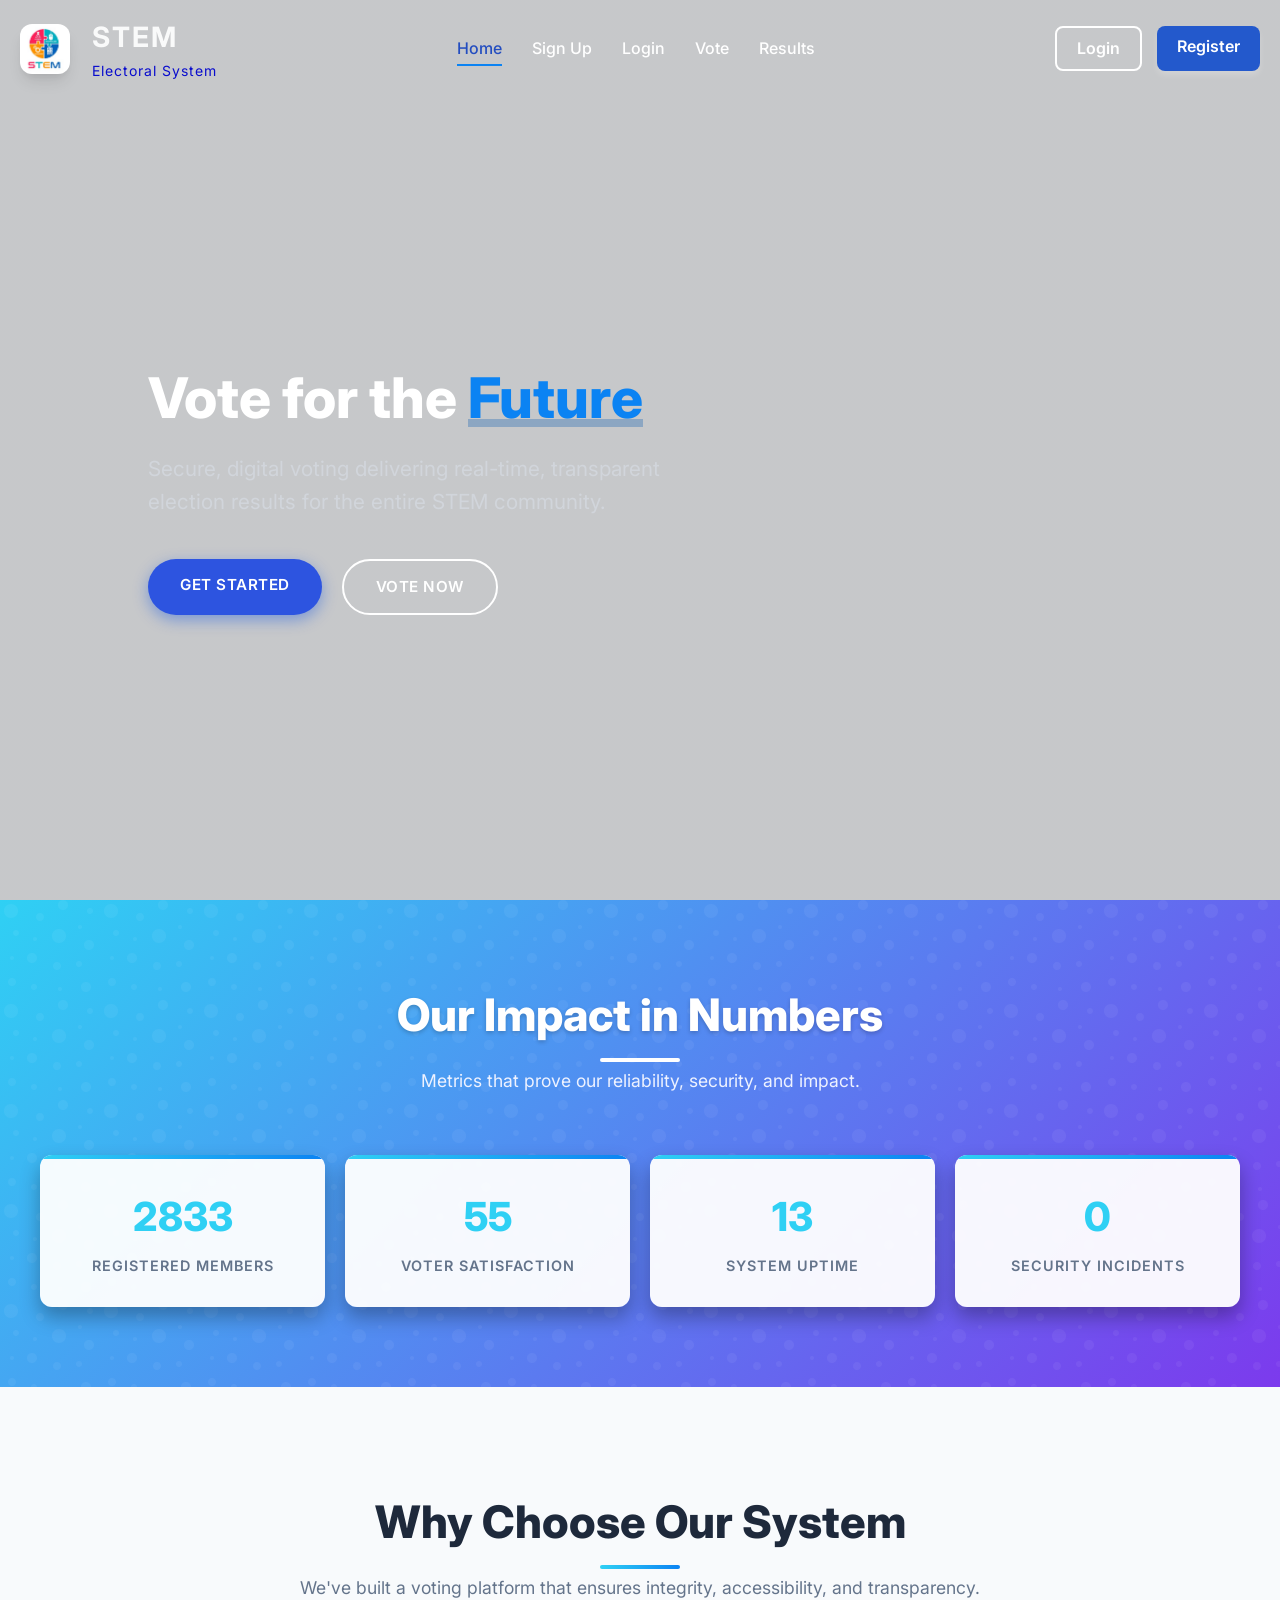
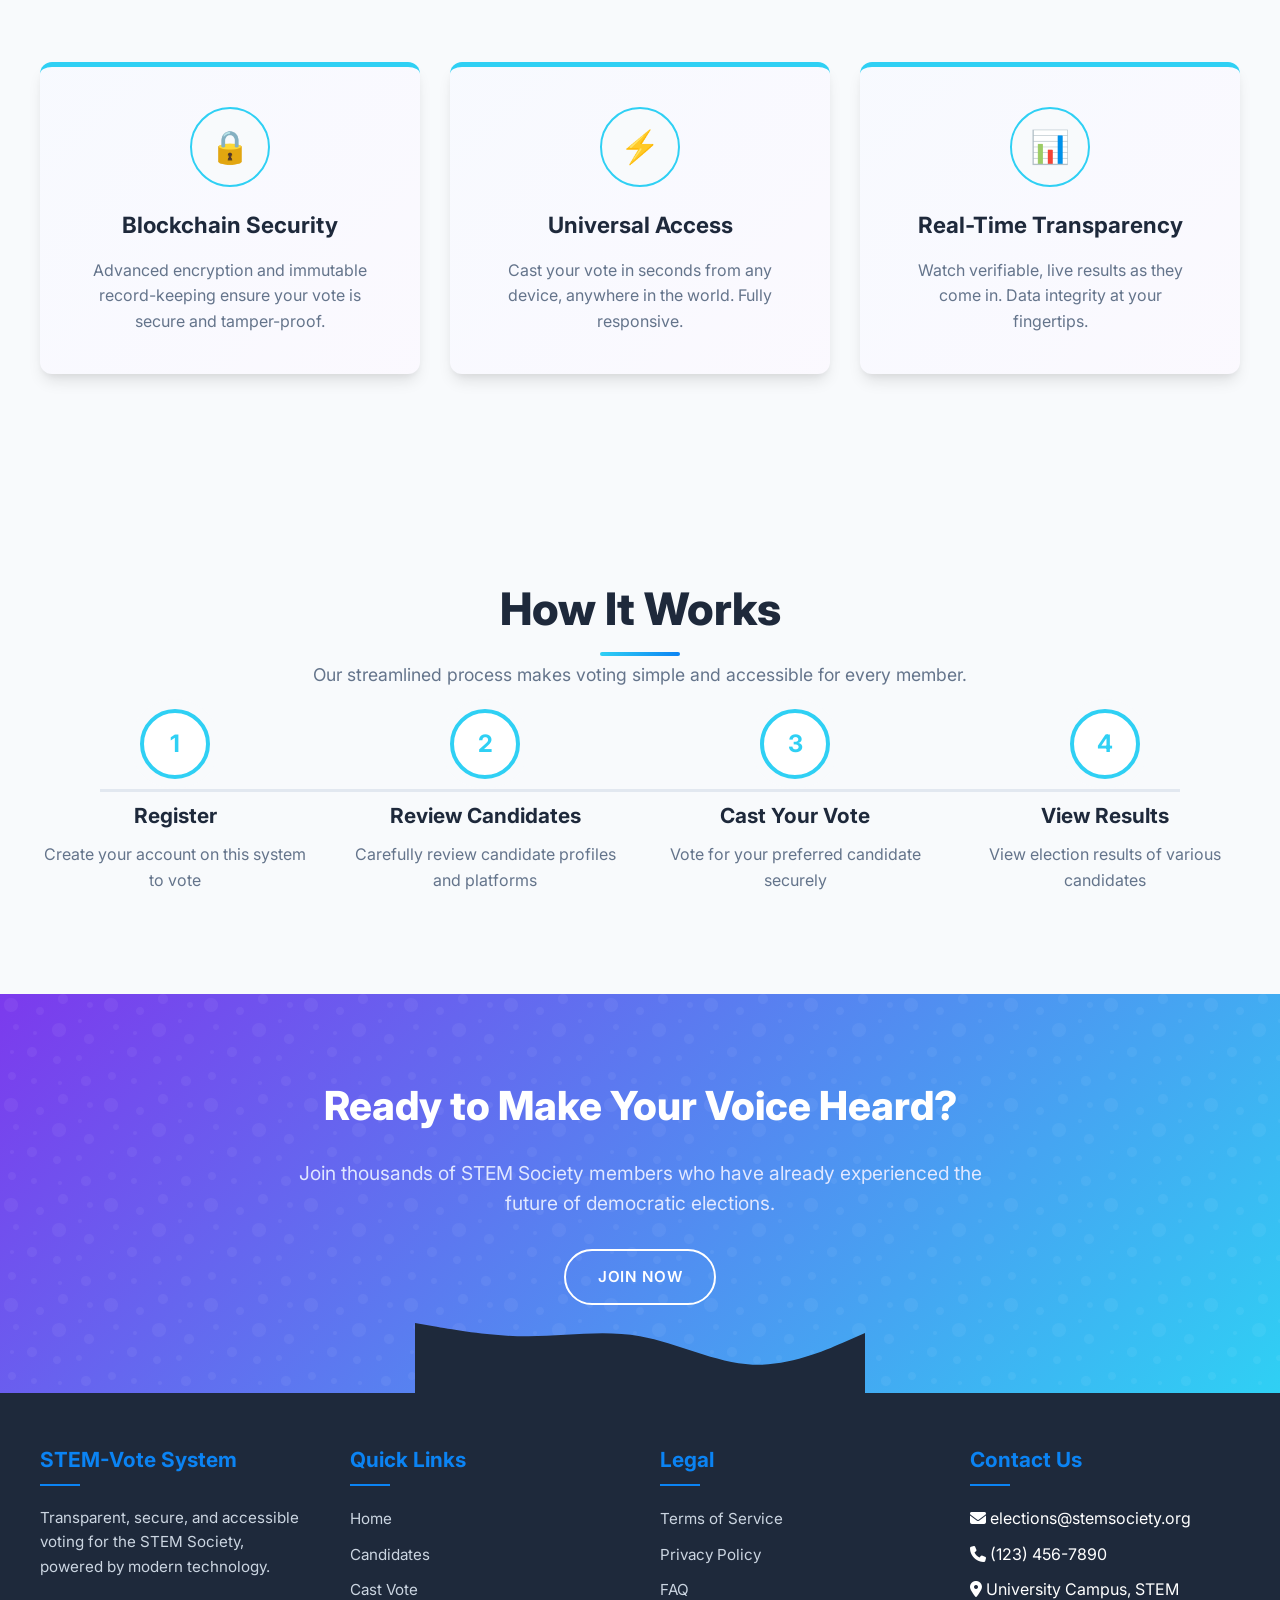
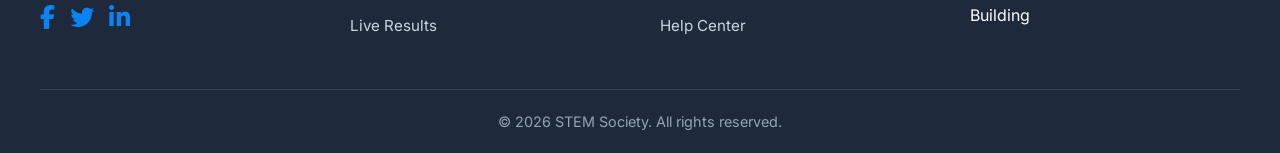
==== public/index.html @ be9a1897 "initial commit clean,responsive website" ====
<!DOCTYPE html>
<html lang="en">
<head>
    <meta charset="UTF-8">
    <meta name="viewport" content="width=device-width, initial-scale=1.0">
    <title>STEM Society Electoral System | Home</title>
    <!-- Font Awesome for modern icons -->
    <link rel="stylesheet" href="https://cdnjs.cloudflare.com/ajax/libs/font-awesome/6.4.0/css/all.min.css">
    <!-- Google Fonts -->
    <link href="https://fonts.googleapis.com/css2?family=Inter:wght@300;400;500;600;700;800&display=swap" rel="stylesheet">
    <style>
        /* CSS Variables - Modern Professional Palette */
        :root {
            --primary: #2fd0f4;
            --primary-dark: #4d77e9;
            --secondary: #7c3aed;
            --accent: #0b83f3;
            --light: #f8fafc;
            --dark: #1e293b;
            --gray: #64748b;
            --card-bg: white;
            --shadow: 0 10px 15px -3px rgba(0, 0, 0, 0.1), 0 4px 6px -2px rgba(0, 0, 0, 0.05);
            --shadow-lg: 0 20px 25px -5px rgba(0, 0, 0, 0.1), 0 10px 10px -5px rgba(0, 0, 0, 0.04);
            --radius: 12px;
            --transition: all 0.3s ease;
        }

        /* Base Styles */
        * {
            margin: 0;
            padding: 0;
            box-sizing: border-box;
        }

        body {
            font-family: 'Inter', sans-serif;
            line-height: 1.6;
            color: var(--dark);
            background-color: var(--light);
            min-height: 100vh;
            overflow-x: hidden;
        }

        .container {
            width: 100%;
            max-width: 1280px;
            margin: 0 auto;
            padding: 0 20px;
        }

        a {
            text-decoration: none;
            color: inherit;
        }

        ul {
            list-style: none;
        }

        /* Utility Classes */
        .text-center { text-align: center; }

        /* Buttons - Modern, deep shadow effect */
        .btn {
            display: inline-block;
            padding: 14px 32px;
            border-radius: 9999px;
            font-weight: 600;
            text-align: center;
            cursor: pointer;
            transition: var(--transition);
            border: none;
            text-transform: uppercase;
            letter-spacing: 0.5px;
            font-size: 0.95rem;
            position: relative;
            overflow: hidden;
        }

        .btn::before {
            content: '';
            position: absolute;
            top: 0;
            left: -100%;
            width: 100%;
            height: 100%;
            background: linear-gradient(90deg, transparent, rgba(255,255,255,0.2), transparent);
            transition: left 0.5s;
        }

        .btn:hover::before {
            left: 100%;
        }

        .btn-primary {
            background-color: #2d54e0;
            color: white;
            box-shadow: 0 5px 15px rgba(6, 76, 229, 0.4);
        }

        .btn-primary:hover {
            background-color: var(--primary-dark);
            transform: translateY(-3px);
            box-shadow: 0 8px 20px rgba(7, 81, 241, 0.6);
        }

        .btn-secondary {
            background-color: transparent;
            color: white;
            border: 2px solid white;
        }

        .btn-secondary:hover {
            background-color: rgba(255, 255, 255, 0.1);
            border-color: var(--accent);
            color: var(--accent);
            transform: translateY(-3px);
        }

        .btn-outline {
            background-color: transparent;
            color: var(--primary);
            border: 2px solid var(--primary);
        }

        .btn-outline:hover {
            background-color: var(--primary);
            color: white;
            transform: translateY(-3px);
        }
        
        /* ================================================= */
        /* 1. Header & Hero Combined Section */
        /* ================================================= */
        .header-hero-container {
            position: relative;
            background: linear-gradient(rgba(0, 0, 0, 0.2), rgba(0, 0, 0, 0.2)),
                        url('https://www.reminetwork.com/wp-content/uploads/e-voting.jpg');
            background-size: cover;
            background-position: center;
            background-attachment: fixed;
            min-height: 100vh;
            overflow: hidden;
            z-index: 1;
        }
        
        /* Header Styles - Transparent version */
        .site-header {
            background-color: transparent;
            position: absolute;
            top: 0;
            left: 0;
            right: 0;
            z-index: 100;
            transition: var(--transition);
        }

        .header-container {
            display: flex;
            justify-content: space-between;
            align-items: center;
            padding: 15px 20px;
        }

        .brand {
            display: flex;
            align-items: center;
            gap: 12px;
        }

        .brand-logo {
            width: 50px;
            height: 50px;
            background: linear-gradient(135deg, var(--primary), var(--secondary));
            border-radius: 12px;
            display: flex;
            align-items: center;
            justify-content: center;
            color: white;
            font-weight: bold;
            font-size: 1.4rem;
            box-shadow: var(--shadow);
            transition: var(--transition);
        }

        .brand:hover .brand-logo {
            transform: rotate(10deg);
        }

/* ====== Header Brand Text Styling Only ====== */

.brand-text {
    display: flex;
    flex-direction: column;
    justify-content: center;
    margin-left: 10px;
}

.brand-main {
    font-size: 28px;
    font-weight: 700;
    color: #ffffffe5;      /* Dark blue - professional */
    letter-spacing: 2px;
    text-transform: uppercase;
}

.brand-sub {
    font-size: 14px;
    font-weight: 400;
    color: #090ccd;      /* Accent blue */
    letter-spacing: 1px;
}

        
        .nav-menu {
            display: flex;
            gap: 30px;
        }

        .nav-link {
            font-weight: 500;
            padding: 8px 0;
            position: relative;
            transition: var(--transition);
            font-size: 1rem;
            color: white;
        }

        .nav-link:hover, .nav-link.active {
            color: rgb(35, 77, 192);
        }

        .nav-link::after {
            content: '';
            position: absolute;
            bottom: 0;
            left: 0;
            width: 0;
            height: 2px;
            background-color: var(--accent);
            transition: var(--transition);
        }

        .nav-link:hover::after, .nav-link.active::after {
            width: 100%;
        }
        
        .header-actions {
            display: flex;
            gap: 15px;
        }

        .btn-nav-login {
            background-color: transparent;
            color: white;
            border: 2px solid white;
            padding: 8px 20px;
            border-radius: 8px;
            font-weight: 600;
            transition: var(--transition);
        }

        .btn-nav-login:hover {
            background-color: white;
            color: var(--primary);
            transform: translateY(-2px);
        }
        
        .btn-nav-register {
            background-color: rgb(35, 89, 204);
            color: white;
            padding: 8px 20px;
            border-radius: 8px;
            font-weight: 600;
            box-shadow: 0 4px 6px rgba(255, 255, 255, 0.2);
            transition: var(--transition);
        }

        .btn-nav-register:hover {
            background-color: var(--accent);
            color: white;
            transform: translateY(-2px);
            box-shadow: 0 6px 10px rgba(5, 82, 191, 0.205);
        }
        
        .mobile-toggle {
            display: none;
            background: none;
            border: none;
            font-size: 1.5rem;
            cursor: pointer;
            color: white;
        }

        /* Hero Section - Positioned within the combined container */
        .hero {
            height: 100vh;
            display: flex;
            align-items: center;
            justify-content: flex-start;
            padding-top: 80px; /* Account for header height */
        }

        .hero-content {
            color: white;
            max-width: 600px;
            animation: fadeInUp 1s ease-out;
            margin-left: 10%;
            text-align: left;
        }

        @keyframes fadeInUp {
            from {
                opacity: 0;
                transform: translateY(30px);
            }
            to {
                opacity: 1;
                transform: translateY(0);
            }
        }

        .hero-title {
            font-size: 3.5rem;
            font-weight: 800;
            margin-bottom: 20px;
            line-height: 1.2;
        }

        .hero-title span {
            color: var(--accent);
            position: relative;
        }

        .hero-title span::after {
            content: '';
            position: absolute;
            bottom: 5px;
            left: 0;
            width: 100%;
            height: 8px;
            background: rgba(5, 87, 175, 0.3);
            z-index: -1;
        }

        .hero-description {
            font-size: 1.3rem;
            margin-bottom: 40px;
            color: #d1d5db;
            line-height: 1.6;
        }

        .hero-buttons {
            display: flex;
            gap: 20px;
            flex-wrap: wrap;
        }
        
        /* Vote Number Badge */
        .vote-badge {
            position: absolute;
            top: 100px;
            right: 20px;
            background: rgba(255, 255, 255, 0.9);
            color: var(--primary);
            padding: 10px 20px;
            border-radius: 30px;
            font-weight: 700;
            font-size: 1.2rem;
            box-shadow: var(--shadow);
            z-index: 10;
        }
        
        /* ================================================= */
        /* 3. Features & Process (Cleaned up) */
        /* ================================================= */
        .section-header {
            text-align: center;
            margin-bottom: 60px;
        }

        .section-title {
            font-size: 2.8rem;
            font-weight: 800;
            margin-bottom: 15px;
            color: var(--dark);
            position: relative;
            display: inline-block;
        }

        .section-title::after {
            content: '';
            position: absolute;
            bottom: -10px;
            left: 50%;
            transform: translateX(-50%);
            width: 80px;
            height: 4px;
            background: linear-gradient(90deg, var(--primary), var(--accent));
            border-radius: 2px;
        }

        .section-subtitle {
            font-size: 1.1rem;
            color: var(--gray);
            max-width: 700px;
            margin: 0 auto;
        }

        .features {
            padding: 100px 20px;
            background-color: var(--light);
        }
        
        .features-grid {
            display: grid;
            grid-template-columns: repeat(auto-fit, minmax(300px, 1fr));
            gap: 30px;
        }

        .feature-card {
            background-color: var(--card-bg);
            border-radius: var(--radius);
            padding: 40px;
            box-shadow: var(--shadow);
            transition: var(--transition);
            text-align: center;
            border-top: 5px solid var(--primary);
            position: relative;
            overflow: hidden;
        }

        .feature-card::before {
            content: '';
            position: absolute;
            top: 0;
            left: 0;
            width: 100%;
            height: 100%;
            background: linear-gradient(135deg, rgba(7, 81, 241, 0.03), rgba(124, 58, 237, 0.03));
            z-index: 0;
        }

        .feature-card:hover {
            transform: translateY(-8px);
            box-shadow: var(--shadow-lg);
        }
        
        .feature-icon-container {
            width: 80px;
            height: 80px;
            background: var(--light);
            border: 2px solid var(--primary);
            border-radius: 50%;
            display: flex;
            align-items: center;
            justify-content: center;
            margin: 0 auto 20px;
            color: var(--primary);
            font-size: 2rem;
            position: relative;
            z-index: 1;
            transition: var(--transition);
        }

        .feature-card:hover .feature-icon-container {
            background: var(--primary);
            color: white;
            transform: scale(1.1);
        }

        .feature-title {
            font-size: 1.4rem;
            font-weight: 700;
            margin-bottom: 15px;
            position: relative;
            z-index: 1;
        }

        .feature-description {
            color: var(--gray);
            position: relative;
            z-index: 1;
        }

        /* ================================================= */
        /* 4. Stats Section - Modern Card Style */
        /* ================================================= */
        .stats {
            padding: 80px 20px;
            background: linear-gradient(135deg, var(--primary), var(--secondary));
            color: white;
            position: relative;
            overflow: hidden;
        }

        .stats::before {
            content: '';
            position: absolute;
            top: 0;
            left: 0;
            width: 100%;
            height: 100%;
            background: url("data:image/svg+xml,%3Csvg width='100' height='100' viewBox='0 0 100 100' xmlns='http://www.w3.org/2000/svg'%3E%3Cpath d='M11 18c3.866 0 7-3.134 7-7s-3.134-7-7-7-7 3.134-7 7 3.134 7 7 7zm48 25c3.866 0 7-3.134 7-7s-3.134-7-7-7-7 3.134-7 7 3.134 7 7 7zm-43-7c1.657 0 3-1.343 3-3s-1.343-3-3-3-3 1.343-3 3 1.343 3 3 3zm63 31c1.657 0 3-1.343 3-3s-1.343-3-3-3-3 1.343-3 3 1.343 3 3 3zM34 90c1.657 0 3-1.343 3-3s-1.343-3-3-3-3 1.343-3 3 1.343 3 3 3zm56-76c1.657 0 3-1.343 3-3s-1.343-3-3-3-3 1.343-3 3 1.343 3 3 3zM12 86c2.21 0 4-1.79 4-4s-1.79-4-4-4-4 1.79-4 4 1.79 4 4 4zm28-65c2.21 0 4-1.79 4-4s-1.79-4-4-4-4 1.79-4 4 1.79 4 4 4zm23-11c2.76 0 5-2.24 5-5s-2.24-5-5-5-5 2.24-5 5 2.24 5 5 5zm-6 60c2.21 0 4-1.79 4-4s-1.79-4-4-4-4 1.79-4 4 1.79 4 4 4zm29 22c2.76 0 5-2.24 5-5s-2.24-5-5-5-5 2.24-5 5 2.24 5 5 5zM32 63c2.76 0 5-2.24 5-5s-2.24-5-5-5-5 2.24-5 5 2.24 5 5 5zm57-13c2.76 0 5-2.24 5-5s-2.24-5-5-5-5 2.24-5 5 2.24 5 5 5zm-9-21c1.105 0 2-.895 2-2s-.895-2-2-2-2 .895-2 2 .895 2 2 2zM60 91c1.105 0 2-.895 2-2s-.895-2-2-2-2 .895-2 2 .895 2 2 2zM35 41c1.105 0 2-.895 2-2s-.895-2-2-2-2 .895-2 2 .895 2 2 2zM12 60c1.105 0 2-.895 2-2s-.895-2-2-2-2 .895-2 2 .895 2 2 2z' fill='%23ffffff' fill-opacity='0.05' fill-rule='evenodd'/%3E%3C/svg%3E");
            z-index: 0;
        }

        .stats .section-header {
            position: relative;
            z-index: 1;
        }

        .stats .section-title {
            color: white;
            text-shadow: 0 2px 4px rgba(0,0,0,0.2);
        }

        .stats .section-title::after {
            background: white;
        }

        .stats .section-subtitle {
            color: #eef2ff;
        }

        .stats-grid {
            display: flex;
            flex-wrap: wrap;
            justify-content: center;
            gap: 20px;
            position: relative;
            z-index: 1;
        }

        .stat-card {
            background-color: rgba(255, 255, 255, 0.95);
            color: var(--dark);
            padding: 30px 25px;
            border-radius: 12px;
            flex-grow: 1;
            flex-basis: 180px;
            text-align: center;
            box-shadow: 0 10px 20px rgba(0, 0, 0, 0.3);
            transition: var(--transition);
            position: relative;
            overflow: hidden;
        }

        .stat-card::before {
            content: '';
            position: absolute;
            top: 0;
            left: 0;
            width: 100%;
            height: 4px;
            background: linear-gradient(90deg, var(--primary), var(--accent));
        }

        .stat-card:hover {
            transform: scale(1.05) translateY(-5px);
            box-shadow: 0 15px 30px rgba(0, 0, 0, 0.4);
        }

        .stat-number {
            font-size: 2.5rem;
            font-weight: 800;
            margin-bottom: 5px;
            color: var(--primary);
            display: block;
        }

        .stat-label {
            font-size: 0.9rem;
            text-transform: uppercase;
            letter-spacing: 1px;
            color: var(--gray);
            font-weight: 600;
        }

        /* ================================================= */
        /* 5. Process Section (Cleaned up) */
        /* ================================================= */
        .process {
            padding: 100px 20px;
            background-color: var(--light);
        }

        .process-steps {
            display: flex;
            justify-content: space-between;
            flex-wrap: wrap;
            gap: 40px;
            margin-top: 50px;
            position: relative;
        }

        .process-steps::before {
            content: '';
            position: absolute;
            top: 40px;
            left: 5%;
            right: 5%;
            height: 3px;
            background-color: #e2e8f0;
            z-index: 1;
        }

        .process-step {
            flex: 1;
            min-width: 200px;
            text-align: center;
            position: relative;
            z-index: 2;
            padding-top: 40px;
        }
        
        .step-circle {
            width: 70px;
            height: 70px;
            background: white;
            border: 4px solid var(--primary);
            border-radius: 50%;
            display: flex;
            align-items: center;
            justify-content: center;
            margin: -80px auto 20px;
            color: var(--primary);
            font-size: 1.5rem;
            font-weight: 700;
            box-shadow: 0 0 0 10px var(--light);
            transition: var(--transition);
        }

        .process-step:hover .step-circle {
            background: var(--primary);
            color: white;
            transform: scale(1.1);
        }
        
        .step-title {
            font-size: 1.3rem;
            font-weight: 700;
            margin-bottom: 10px;
            color: var(--dark);
        }

        .step-description {
            color: var(--gray);
        }
        
        /* ================================================= */
        /* 6. CTA Section */
        /* ================================================= */
        .cta {
            padding: 80px 20px;
            background: linear-gradient(135deg, var(--secondary) 0%, var(--primary) 100%);
            text-align: center;
            color: white;
            position: relative;
            overflow: hidden;
        }

        .cta::before {
            content: '';
            position: absolute;
            top: 0;
            left: 0;
            width: 100%;
            height: 100%;
            background: url("data:image/svg+xml,%3Csvg width='100' height='100' viewBox='0 0 100 100' xmlns='http://www.w3.org/2000/svg'%3E%3Cpath d='M11 18c3.866 0 7-3.134 7-7s-3.134-7-7-7-7 3.134-7 7 3.134 7 7 7zm48 25c3.866 0 7-3.134 7-7s-3.134-7-7-7-7 3.134-7 7 3.134 7 7 7zm-43-7c1.657 0 3-1.343 3-3s-1.343-3-3-3-3 1.343-3 3 1.343 3 3 3zm63 31c1.657 0 3-1.343 3-3s-1.343-3-3-3-3 1.343-3 3 1.343 3 3 3zM34 90c1.657 0 3-1.343 3-3s-1.343-3-3-3-3 1.343-3 3 1.343 3 3 3zm56-76c1.657 0 3-1.343 3-3s-1.343-3-3-3-3 1.343-3 3 1.343 3 3 3zM12 86c2.21 0 4-1.79 4-4s-1.79-4-4-4-4 1.79-4 4 1.79 4 4 4zm28-65c2.21 0 4-1.79 4-4s-1.79-4-4-4-4 1.79-4 4 1.79 4 4 4zm23-11c2.76 0 5-2.24 5-5s-2.24-5-5-5-5 2.24-5 5 2.24 5 5 5zm-6 60c2.21 0 4-1.79 4-4s-1.79-4-4-4-4 1.79-4 4 1.79 4 4 4zm29 22c2.76 0 5-2.24 5-5s-2.24-5-5-5-5 2.24-5 5 2.24 5 5 5zM32 63c2.76 0 5-2.24 5-5s-2.24-5-5-5-5 2.24-5 5 2.24 5 5 5zm57-13c2.76 0 5-2.24 5-5s-2.24-5-5-5-5 2.24-5 5 2.24 5 5 5zm-9-21c1.105 0 2-.895 2-2s-.895-2-2-2-2 .895-2 2 .895 2 2 2zM60 91c1.105 0 2-.895 2-2s-.895-2-2-2-2 .895-2 2 .895 2 2 2zM35 41c1.105 0 2-.895 2-2s-.895-2-2-2-2 .895-2 2 .895 2 2 2zM12 60c1.105 0 2-.895 2-2s-.895-2-2-2-2 .895-2 2 .895 2 2 2z' fill='%23ffffff' fill-opacity='0.05' fill-rule='evenodd'/%3E%3C/svg%3E");
            z-index: 0;
        }

        .cta-content {
            position: relative;
            z-index: 1;
        }

        .cta-title {
            font-size: 2.5rem;
            font-weight: 800;
            margin-bottom: 20px;
        }

        .cta-description {
            font-size: 1.2rem;
            max-width: 700px;
            margin: 0 auto 30px;
            color: #e0e7ff;
        }
        
        /* ================================================= */
        /* 7. Footer (Modern dark design with wave separator) */
        /* ================================================= */
        .site-footer {
            background-color: var(--dark);
            color: white;
            padding: 50px 20px 20px;
            position: relative;
        }
        
        /* Wavy separator */
        .footer-wave-container {
            position: absolute;
            top: -100px;
            left: 0;
            width: 100%;
            height: 100px;
            overflow: hidden;
            z-index: 0;
        }
        
        .footer-wave {
            position: absolute;
            bottom: 0;
            left: 0;
            width: 100%;
            height: 100px;
            fill: var(--dark);
        }

        .footer-container {
            display: grid;
            grid-template-columns: repeat(auto-fit, minmax(200px, 1fr));
            gap: 40px;
            margin-bottom: 40px;
            position: relative;
            z-index: 1;
        }

        .footer-col h3 {
            font-size: 1.3rem;
            margin-bottom: 20px;
            color: var(--accent);
            position: relative;
            padding-bottom: 10px;
        }

        .footer-col h3::after {
            content: '';
            position: absolute;
            bottom: 0;
            left: 0;
            width: 40px;
            height: 2px;
            background-color: var(--accent);
        }

        .footer-col p {
            color: #cbd5e1;
            font-size: 0.95rem;
        }

        .footer-links li {
            margin-bottom: 10px;
        }

        .footer-links a {
            color: #cbd5e1;
            transition: var(--transition);
            font-size: 0.95rem;
        }

        .footer-links a:hover {
            color: white;
            padding-left: 5px;
        }

        .social-links {
            display: flex;
            gap: 15px;
            margin-top: 20px;
        }

        .social-links a {
            font-size: 1.5rem;
            color: var(--accent);
            transition: var(--transition);
        }

        .social-links a:hover {
            color: white;
            transform: scale(1.1);
        }

        .footer-bottom {
            text-align: center;
            padding-top: 20px;
            border-top: 1px solid #334155;
            color: #94a3b8;
            font-size: 0.9rem;
            position: relative;
            z-index: 1;
        }

        /* Responsive Design */
        @media (max-width: 768px) {
            .mobile-toggle {
                display: block;
            }

            .header-actions {
                display: none;
            }
            
            .nav-menu {
                position: absolute;
                top: 70px;
                left: 0;
                right: 0;
                background-color: rgba(0, 0, 0, 0.9);
                flex-direction: column;
                padding: 20px;
                box-shadow: var(--shadow);
                transform: translateY(-100%);
                opacity: 0;
                visibility: hidden;
                transition: var(--transition);
                z-index: 90;
            }

            .nav-menu li {
                width: 100%;
                text-align: center;
                padding: 10px 0;
            }

            .nav-menu.active {
                transform: translateY(0);
                opacity: 1;
                visibility: visible;
            }

            .hero {
                height: 70vh;
            }
            
            .hero-title {
                font-size: 2.2rem;
            }

            .hero-content {
                margin-left: 5%;
                margin-right: 5%;
                text-align: center;
            }

            .vote-badge {
                position: relative;
                top: auto;
                right: auto;
                margin-bottom: 20px;
                display: inline-block;
            }

            .process-steps {
                flex-direction: column;
                gap: 50px;
            }

            .process-steps::before {
                top: 0;
                left: 50%;
                width: 3px;
                height: 100%;
                transform: translateX(-50%);
            }
            
            .process-step {
                padding-top: 0;
            }

            .step-circle {
                margin: 0 auto 10px;
                position: absolute;
                top: 0;
                left: 50%;
                transform: translate(-50%, -50%);
            }
            
            .footer-container {
                grid-template-columns: 1fr;
            }
        }
        
        @media (max-width: 576px) {
            .hero-title {
                font-size: 1.8rem;
            }

            .hero-description {
                font-size: 1rem;
            }
            
            .hero-buttons {
                display: flex;
                flex-direction: column;
                gap: 15px;
            }
            
            .hero-buttons .btn {
                margin: 0;
            }
            
            .stat-card {
                flex-basis: 100%;
            }
        }
    </style>
</head>
<body>
    <!-- Combined Header & Hero Section -->
    <div class="header-hero-container">
        <!-- Header -->
        <header class="site-header">
            <div class="header-container container">
                <a href="index.html" class="brand">
                    <img src="images/stem.jpg" alt="STEM Logo" class="brand-logo">
                    <div class="brand-text">
                        <div class="brand-main">STEM</div>
                        <div class="brand-sub">Electoral System</div>
                    </div>
                </a>

                <!-- Navigation Menu -->
                <nav class="hidden sm:block">
                    <ul class="nav-menu" id="navMenu">
                        <li><a href="index.html" class="nav-link active">Home</a></li>
                        <li><a href="signup.html" class="nav-link">Sign Up</a></li>
                        <li><a href="login.html" class="nav-link">Login</a></li>
                        <li><a href="vote.html" class="nav-link">Vote</a></li>
                        <li><a href="results.html" class="nav-link">Results</a></li>
                    </ul>
                </nav>
                
                <!-- Desktop Actions -->
                <div class="header-actions">
                    <a href="login.html" class="btn-nav-login">Login</a>
                    <a href="signup.html" class="btn-nav-register">Register</a>
                </div>

                <button class="mobile-toggle" id="mobileToggle">
                    <i class="fas fa-bars"></i>
                </button>
            </div>
        </header>

        <!-- Hero Section -->
        <section class="hero">
           
            <div class="hero-content container">
                <h1 class="hero-title">Vote for the <span>Future</span></h1>
                <p class="hero-description">
                    Secure, digital voting delivering real-time, transparent election results for the entire STEM community.
                </p>
                <div class="hero-buttons">
                    <a href="signup.html" class="btn btn-primary">Get Started</a>
                    <a href="vote.html" class="btn btn-secondary">Vote Now</a>
                </div>
            </div>
        </section>
    </div>

    <!-- Stats Section - Modern Card Style -->
    <section class="stats">
        <div class="container">
            <div class="section-header">
                <h2 class="section-title">Our Impact in Numbers</h2>
                <p class="section-subtitle">
                    Metrics that prove our reliability, security, and impact.
                </p>
            </div>
            <div class="stats-grid">
                <!-- Using your original data -->
                <div class="stat-card">
                    <span class="stat-number">5000+</span>
                    <div class="stat-label">Registered Members</div>
                </div>
                <div class="stat-card">
                    <span class="stat-number">98%</span>
                    <div class="stat-label">Voter Satisfaction</div>
                </div>
                <div class="stat-card">
                    <span class="stat-number">24/7</span>
                    <div class="stat-label">System Uptime</div>
                </div>
                <div class="stat-card">
                    <span class="stat-number">0</span>
                    <div class="stat-label">Security Incidents</div>
                </div>
            </div>
        </div>
    </section>

    <!-- Features Section -->
    <section class="features">
        <div class="container">
            <div class="section-header">
                <h2 class="section-title">Why Choose Our System</h2>
                <p class="section-subtitle">
                    We've built a voting platform that ensures integrity, accessibility, and transparency.
                </p>
            </div>
            
            <div class="features-grid">
                <div class="feature-card">
                    <div class="feature-icon-container">🔒</div>
                    <h3 class="feature-title">Blockchain Security</h3>
                    <p class="feature-description">
                        Advanced encryption and immutable record-keeping ensure your vote is secure and tamper-proof.
                    </p>
                </div>
                
                <div class="feature-card">
                    <div class="feature-icon-container">⚡</div>
                    <h3 class="feature-title">Universal Access</h3>
                    <p class="feature-description">
                        Cast your vote in seconds from any device, anywhere in the world. Fully responsive.
                    </p>
                </div>
                
                <div class="feature-card">
                    <div class="feature-icon-container">📊</div>
                    <h3 class="feature-title">Real-Time Transparency</h3>
                    <p class="feature-description">
                        Watch verifiable, live results as they come in. Data integrity at your fingertips.
                    </p>
                </div>
            </div>
        </div>
    </section>

    <!-- Process Section -->
    <section class="process">
        <div class="container">
            <div class="section-header">
                <h2 class="section-title">How It Works</h2>
                <p class="section-subtitle">
                    Our streamlined process makes voting simple and accessible for every member.
                </p>
            </div>
            
            <div class="process-steps">
                <div class="process-step">
                    <div class="step-circle">1</div>
                    <h3 class="step-title">Register</h3>
                    <p class="step-description">Create your account on this system to vote</p>
                </div>
                
                <div class="process-step">
                    <div class="step-circle">2</div>
                    <h3 class="step-title">Review Candidates</h3>
                    <p class="step-description">Carefully review candidate profiles and platforms</p>
                </div>
                
                <div class="process-step">
                    <div class="step-circle">3</div>
                    <h3 class="step-title">Cast Your Vote</h3>
                    <p class="step-description">Vote for your preferred candidate securely</p>
                </div>
                
                <div class="process-step">
                    <div class="step-circle">4</div>
                    <h3 class="step-title">View Results</h3>
                    <p class="step-description">View election results of various candidates</p>
                </div>
            </div>
        </div>
    </section>

    <!-- CTA Section -->
    <section class="cta">
        <div class="container">
            <div class="cta-content">
                <h2 class="cta-title">Ready to Make Your Voice Heard?</h2>
                <p class="cta-description">
                    Join thousands of STEM Society members who have already experienced the future of democratic elections.
                </p>
                <a href="signup.html" class="btn btn-secondary">Join Now</a>
            </div>
        </div>
    </section>

    <!-- Footer - Modern dark design with wave separator -->
    <footer class="site-footer">
        
        <!-- SVG for the wavy divider -->
        <div class="footer-wave-container">
            <svg class="footer-wave" xmlns="http://www.w3.org/2000/svg" viewBox="0 0 1440 320">
                <path d="M0,96L60,106.7C120,117,240,139,360,138.7C480,139,600,117,720,138.7C840,160,960,224,1080,229.3C1200,235,1320,181,1380,154.7L1440,128L1440,320L1380,320C1320,320,1200,320,1080,320C960,320,840,320,720,320C600,320,480,320,360,320C240,320,120,320,60,320L0,320Z"></path>
            </svg>
        </div>
        
        <div class="container">
            <div class="footer-container">
                <div class="footer-col">
                    <h3>STEM-Vote System</h3>
                    <p>Transparent, secure, and accessible voting for the STEM Society, powered by modern technology.</p>
                    <div class="social-links">
                        <a href="#"><i class="fab fa-facebook-f"></i></a>
                        <a href="#"><i class="fab fa-twitter"></i></a>
                        <a href="#"><i class="fab fa-linkedin-in"></i></a>
                    </div>
                </div>
                
                <div class="footer-col">
                    <h3>Quick Links</h3>
                    <ul class="footer-links">
                        <li><a href="index.html">Home</a></li>
                        <li><a href="candidates.html">Candidates</a></li>
                        <li><a href="vote.html">Cast Vote</a></li>
                        <li><a href="results.html">Live Results</a></li>
                    </ul>
                </div>
                
                <div class="footer-col">
                    <h3>Legal</h3>
                    <ul class="footer-links">
                        <li><a href="#">Terms of Service</a></li>
                        <li><a href="#">Privacy Policy</a></li>
                        <li><a href="#">FAQ</a></li>
                        <li><a href="#">Help Center</a></li>
                    </ul>
                </div>
                
                <div class="footer-col">
                    <h3>Contact Us</h3>
                    <ul class="footer-links">
                        <li><i class="fas fa-envelope"></i> elections@stemsociety.org</li>
                        <li><i class="fas fa-phone"></i> (123) 456-7890</li>
                        <li><i class="fas fa-map-marker-alt"></i> University Campus, STEM Building</li>
                    </ul>
                </div>
            </div>
            
            <div class="footer-bottom">
                <p>© <span id="year"></span> STEM Society. All rights reserved.</p>
            </div>
        </div>
    </footer>

    <script>
        // Mobile menu toggle
        const mobileToggle = document.getElementById('mobileToggle');
        const navMenu = document.getElementById('navMenu');
        const headerActions = document.querySelector('.header-actions');
        
        mobileToggle.addEventListener('click', () => {
            navMenu.classList.toggle('active');
            // Optionally, hide header actions on mobile when menu is open
            if (window.innerWidth <= 768) {
                headerActions.style.display = navMenu.classList.contains('active') ? 'none' : 'flex';
            }
        });
        
        // Update year in footer
        document.getElementById('year').textContent = new Date().getFullYear();

        // Animate stats on scroll
        const observerOptions = {
            threshold: 0.5,
            rootMargin: '0px 0px -100px 0px'
        };

        const observer = new IntersectionObserver((entries) => {
            entries.forEach(entry => {
                if (entry.isIntersecting) {
                    // Animate stats
                    const statNumbers = document.querySelectorAll('.stat-number');
                    statNumbers.forEach(stat => {
                        const finalValue = parseInt(stat.textContent);
                        animateValue(stat, 0, finalValue, 1500);
                    });
                    observer.unobserve(entry.target);
                }
            });
        }, observerOptions);

        // Observe the stats section
        const statsSection = document.querySelector('.stats');
        if (statsSection) {
            observer.observe(statsSection);
        }

        // Value animation function
        function animateValue(element, start, end, duration) {
            let startTimestamp = null;
            const step = (timestamp) => {
                if (!startTimestamp) startTimestamp = timestamp;
                const progress = Math.min((timestamp - startTimestamp) / duration, 1);
                const value = Math.floor(progress * (end - start) + start);
                element.textContent = value;
                if (progress < 1) {
                    window.requestAnimationFrame(step);
                }
            };
            window.requestAnimationFrame(step);
        }
    </script>
</body>
</html>
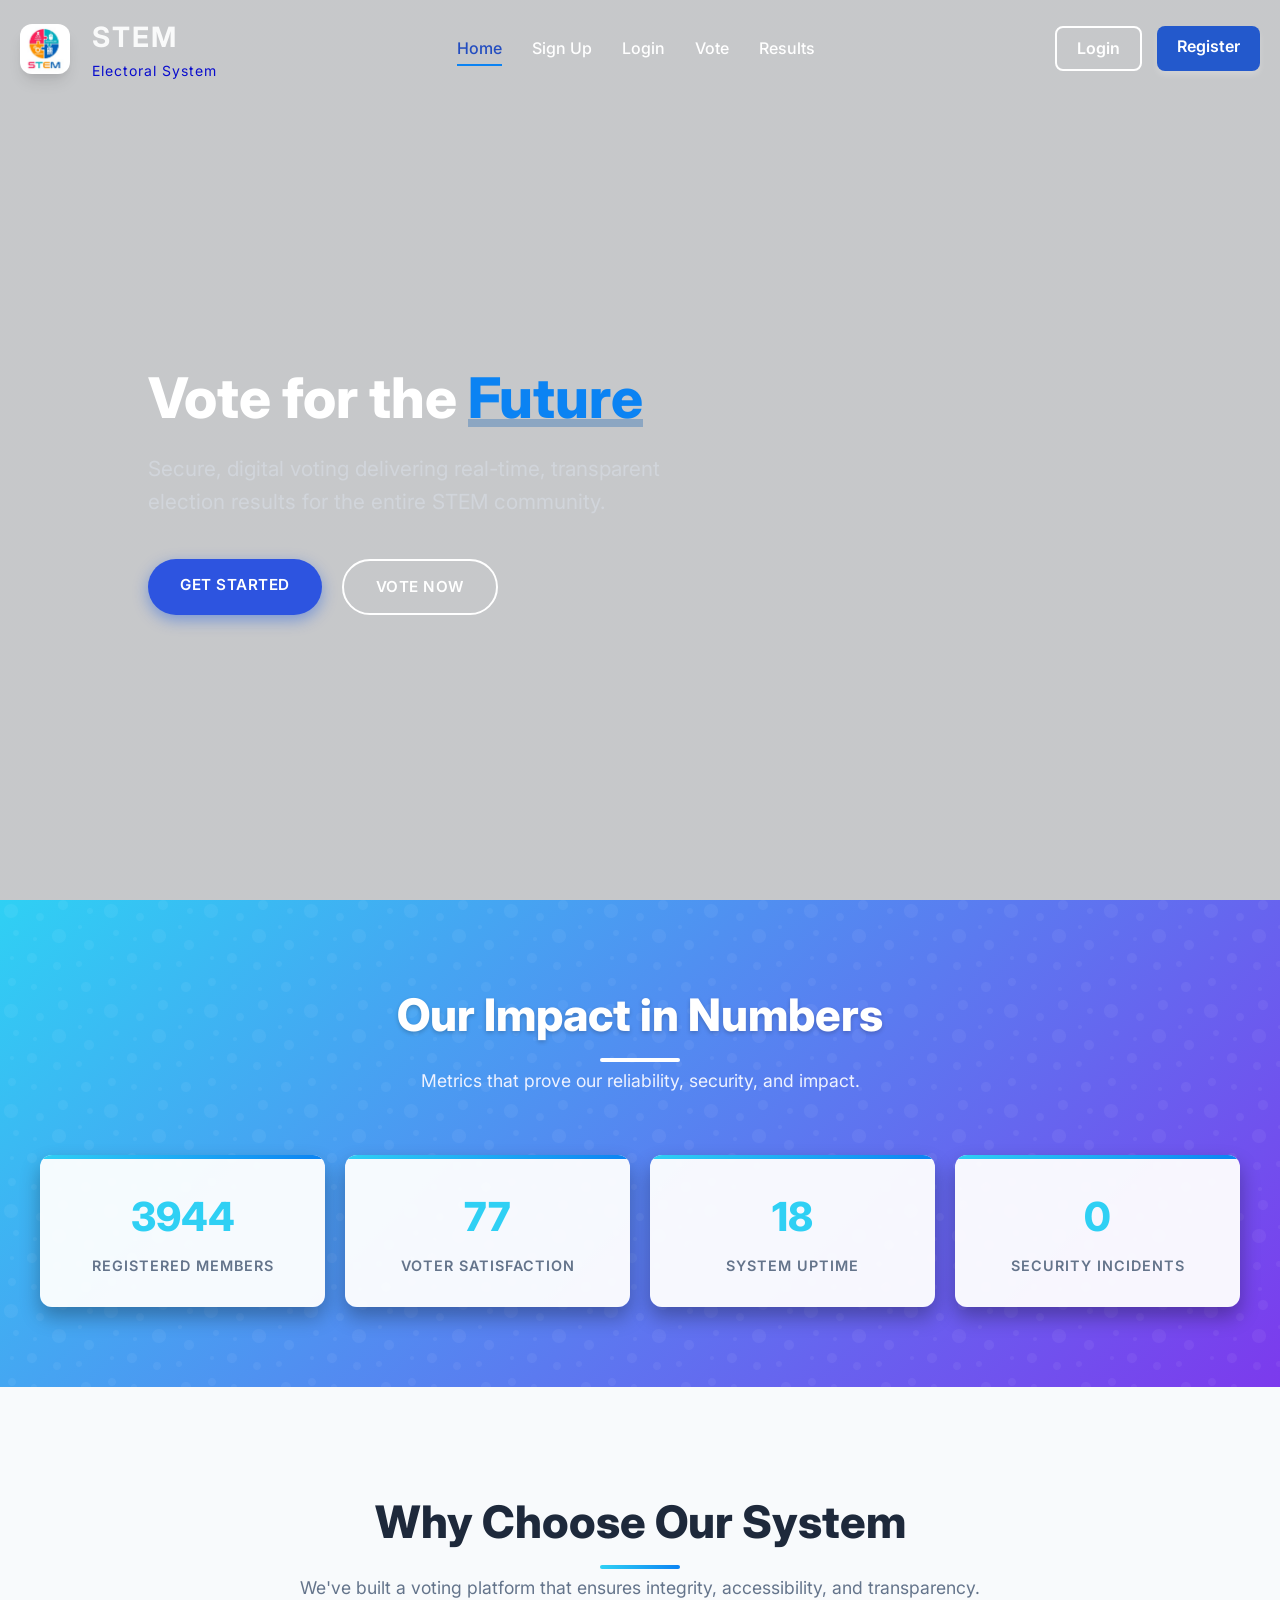
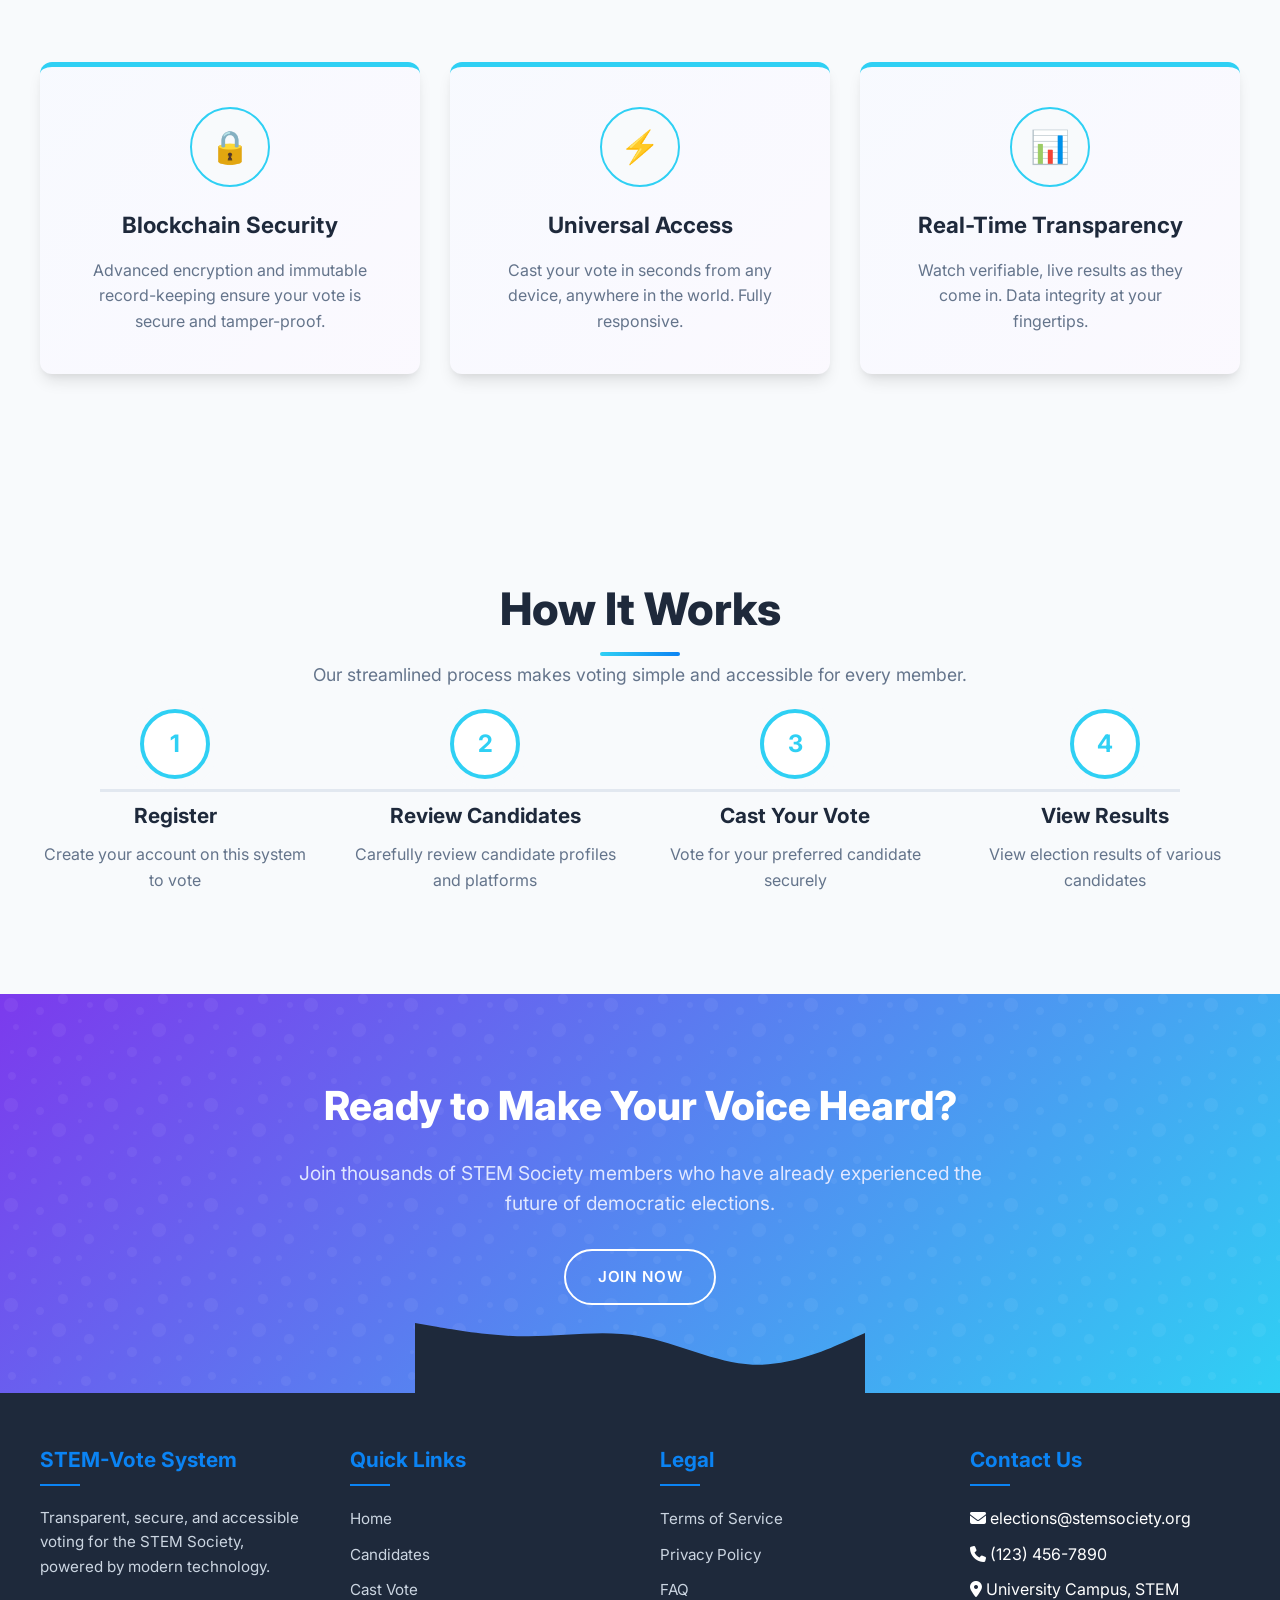
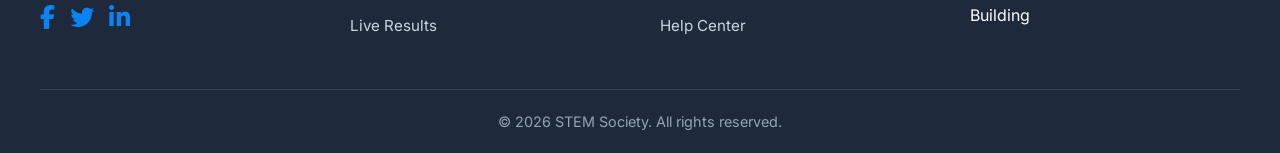
==== commit 6cf22b35: "Firebase setup and initial auth integration" ====
--- a/public/index.html
+++ b/public/index.html
@@ -1138,7 +1138,7 @@
             </div>
         </div>
     </footer>
-
+       <script type="module" src="firebase.js"></script>
     <script>
         // Mobile menu toggle
         const mobileToggle = document.getElementById('mobileToggle');
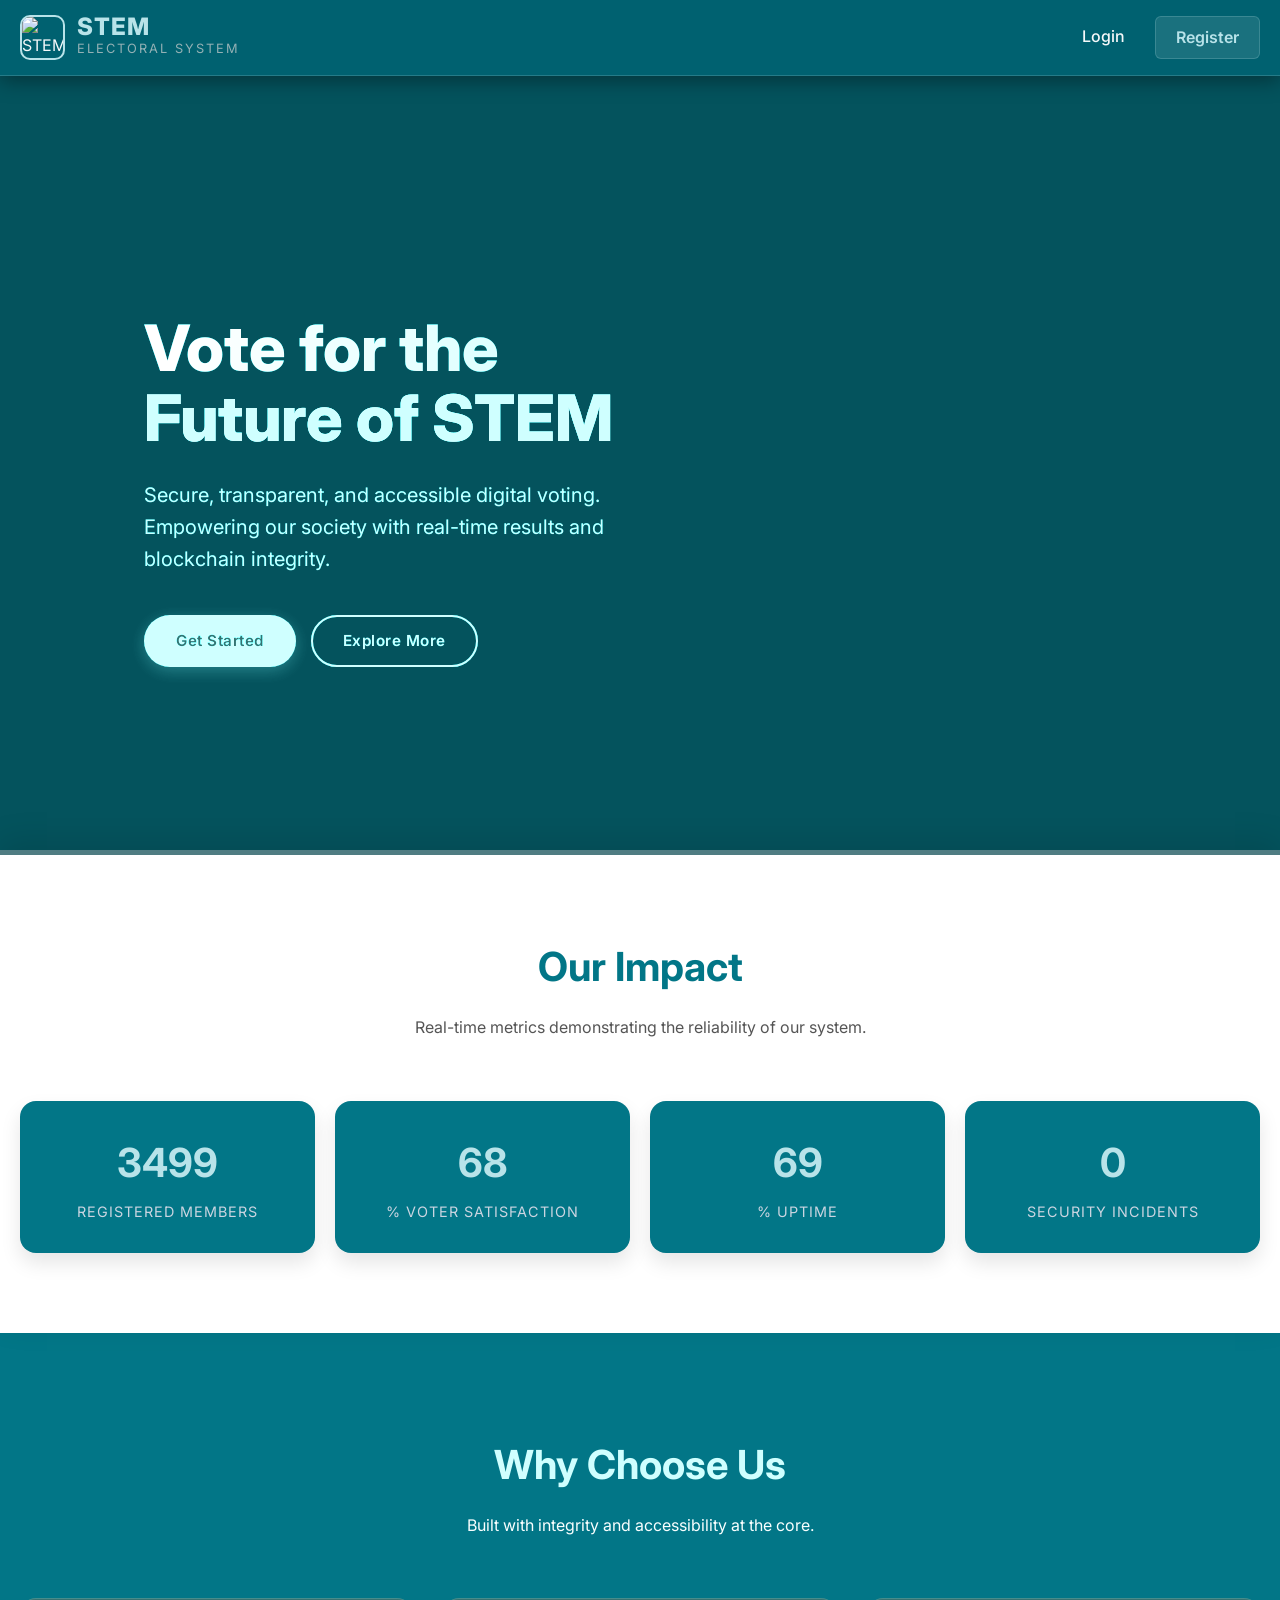
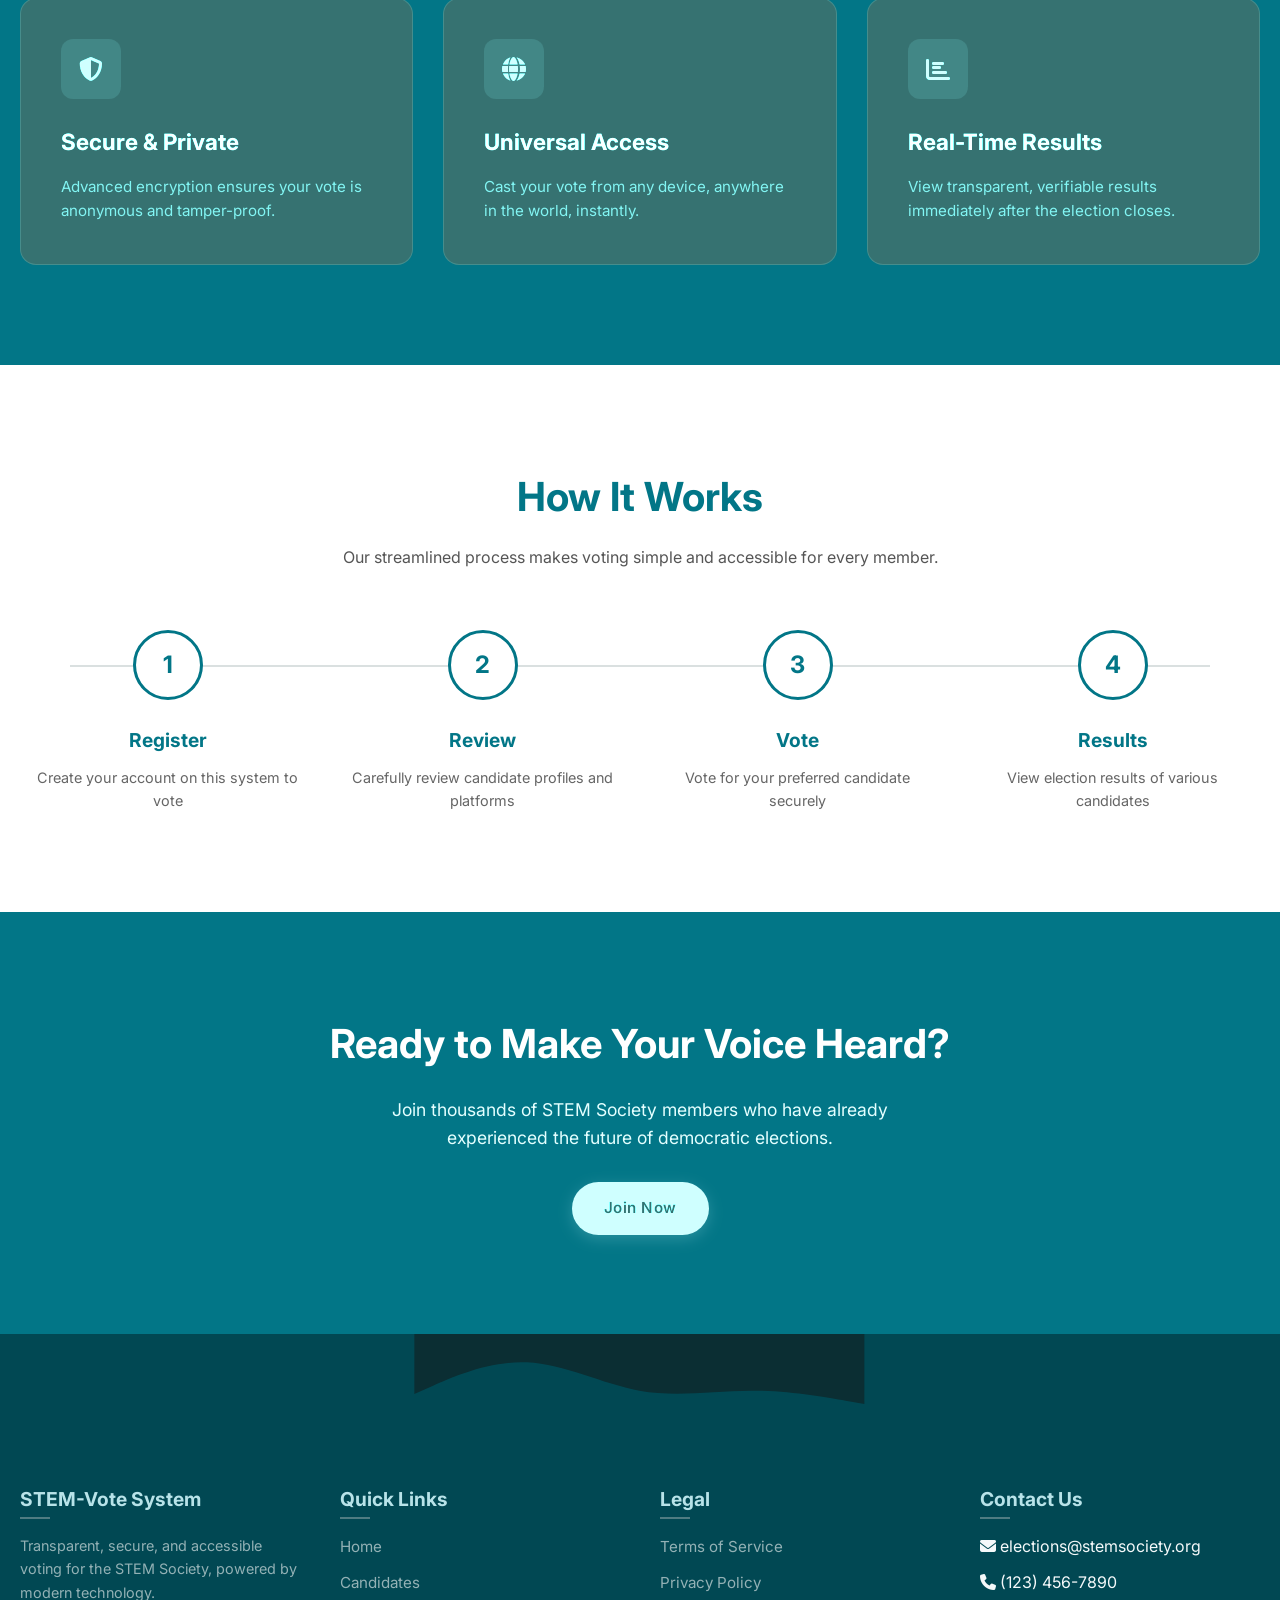
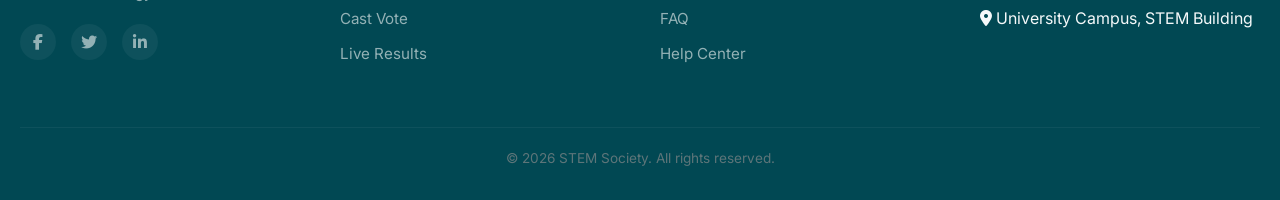
==== commit 9b1eac7e: "Initial commit" ====
--- a/public/index.html
+++ b/public/index.html
@@ -4,39 +4,36 @@
     <meta charset="UTF-8">
     <meta name="viewport" content="width=device-width, initial-scale=1.0">
     <title>STEM Society Electoral System | Home</title>
-    <!-- Font Awesome for modern icons -->
     <link rel="stylesheet" href="https://cdnjs.cloudflare.com/ajax/libs/font-awesome/6.4.0/css/all.min.css">
-    <!-- Google Fonts -->
     <link href="https://fonts.googleapis.com/css2?family=Inter:wght@300;400;500;600;700;800&display=swap" rel="stylesheet">
+    
     <style>
-        /* CSS Variables - Modern Professional Palette */
+        /* ========================================= */
+        /* 1. CSS VARIABLES (Teal/Cyan Palette)     */
+        /* ========================================= */
         :root {
-            --primary: #2fd0f4;
-            --primary-dark: #4d77e9;
-            --secondary: #7c3aed;
-            --accent: #0b83f3;
-            --light: #f8fafc;
-            --dark: #1e293b;
-            --gray: #64748b;
-            --card-bg: white;
-            --shadow: 0 10px 15px -3px rgba(0, 0, 0, 0.1), 0 4px 6px -2px rgba(0, 0, 0, 0.05);
-            --shadow-lg: 0 20px 25px -5px rgba(0, 0, 0, 0.1), 0 10px 10px -5px rgba(0, 0, 0, 0.04);
-            --radius: 12px;
+            --bg-dark: #027687;       /* Deep Dark Teal */
+            --primary: #4F7C82;       /* Slate Teal */
+            --secondary: #008480;     /* Dark Green/Teal */
+            --accent: #B8E3E9;        /* Light Cyan (for Dark backgrounds) */
+            --accent-dark: #027687;   /* Dark Teal (for White backgrounds) */
+            
+            --text-main: #F5F9FA;     /* White-ish text */
+            --text-dark: #1e293b;     /* Dark text */
+            
             --transition: all 0.3s ease;
         }
 
-        /* Base Styles */
-        * {
-            margin: 0;
-            padding: 0;
-            box-sizing: border-box;
-        }
+        /* ========================================= */
+        /* 2. GLOBAL RESET & TYPOGRAPHY             */
+        /* ========================================= */
+        * { margin: 0; padding: 0; box-sizing: border-box; }
 
         body {
             font-family: 'Inter', sans-serif;
             line-height: 1.6;
-            color: var(--dark);
-            background-color: var(--light);
+            color: var(--text-main);
+            background-color: var(--bg-dark);
             min-height: 100vh;
             overflow-x: hidden;
         }
@@ -46,943 +43,378 @@
             max-width: 1280px;
             margin: 0 auto;
             padding: 0 20px;
-        }
-
-        a {
-            text-decoration: none;
-            color: inherit;
-        }
-
-        ul {
-            list-style: none;
-        }
-
-        /* Utility Classes */
-        .text-center { text-align: center; }
-
-        /* Buttons - Modern, deep shadow effect */
+            position: relative;
+            z-index: 1;
+        }
+
+        a { text-decoration: none; color: inherit; transition: var(--transition); }
+        ul { list-style: none; }
+        
+        /* Utility */
+        .section-header { text-align: center; margin-bottom: 60px; }
+        
+        .section-title {
+            font-size: 2.5rem;
+            font-weight: 700;
+            margin-bottom: 1rem;
+            display: inline-block;
+            position: relative;
+        }
+
+        /* ========================================= */
+        /* 3. BUTTONS                               */
+        /* ========================================= */
         .btn {
             display: inline-block;
-            padding: 14px 32px;
-            border-radius: 9999px;
+            padding: 12px 30px;
+            border-radius: 50px;
             font-weight: 600;
-            text-align: center;
             cursor: pointer;
             transition: var(--transition);
-            border: none;
-            text-transform: uppercase;
+            border: 2px solid transparent;
+            font-size: 0.95rem;
             letter-spacing: 0.5px;
-            font-size: 0.95rem;
-            position: relative;
-            overflow: hidden;
-        }
-
-        .btn::before {
-            content: '';
-            position: absolute;
-            top: 0;
-            left: -100%;
-            width: 100%;
-            height: 100%;
-            background: linear-gradient(90deg, transparent, rgba(255,255,255,0.2), transparent);
-            transition: left 0.5s;
-        }
-
-        .btn:hover::before {
-            left: 100%;
+             scroll-behavior: smooth;
         }
 
         .btn-primary {
-            background-color: #2d54e0;
-            color: white;
-            box-shadow: 0 5px 15px rgba(6, 76, 229, 0.4);
+            background-color: var(--accent);
+            color: var(--bg-dark);
+            box-shadow: 0 4px 15px rgba(184, 227, 233, 0.2);
         }
 
         .btn-primary:hover {
-            background-color: var(--primary-dark);
-            transform: translateY(-3px);
-            box-shadow: 0 8px 20px rgba(7, 81, 241, 0.6);
-        }
-
-        .btn-secondary {
             background-color: transparent;
-            color: white;
-            border: 2px solid white;
-        }
-
-        .btn-secondary:hover {
-            background-color: rgba(255, 255, 255, 0.1);
             border-color: var(--accent);
             color: var(--accent);
             transform: translateY(-3px);
         }
 
-        .btn-outline {
+        .btn-secondary {
             background-color: transparent;
-            color: var(--primary);
-            border: 2px solid var(--primary);
-        }
-
-        .btn-outline:hover {
-            background-color: var(--primary);
-            color: white;
-            transform: translateY(-3px);
-        }
-        
-        /* ================================================= */
-        /* 1. Header & Hero Combined Section */
-        /* ================================================= */
-        .header-hero-container {
-            position: relative;
-            background: linear-gradient(rgba(0, 0, 0, 0.2), rgba(0, 0, 0, 0.2)),
-                        url('https://www.reminetwork.com/wp-content/uploads/e-voting.jpg');
-            background-size: cover;
-            background-position: center;
-            background-attachment: fixed;
-            min-height: 100vh;
-            overflow: hidden;
-            z-index: 1;
-        }
-        
-        /* Header Styles - Transparent version */
+            border-color: var(--accent);
+            color: var(--accent);
+        }
+
+        .btn-secondary:hover {
+            border-color: var(--accent);
+            color: var(--accent);
+            background: rgba(184, 227, 233, 0.1);
+        }
+
+        /* ========================================= */
+        /* 4. HEADER                                */
+        /* ========================================= */
         .site-header {
-            background-color: transparent;
-            position: absolute;
-            top: 0;
-            left: 0;
-            right: 0;
-            z-index: 100;
-            transition: var(--transition);
-        }
-
-        .header-container {
-            display: flex;
-            justify-content: space-between;
-            align-items: center;
-            padding: 15px 20px;
-        }
-
-        .brand {
-            display: flex;
-            align-items: center;
-            gap: 12px;
-        }
-
-        .brand-logo {
-            width: 50px;
-            height: 50px;
-            background: linear-gradient(135deg, var(--primary), var(--secondary));
-            border-radius: 12px;
-            display: flex;
-            align-items: center;
-            justify-content: center;
-            color: white;
-            font-weight: bold;
-            font-size: 1.4rem;
-            box-shadow: var(--shadow);
-            transition: var(--transition);
-        }
-
-        .brand:hover .brand-logo {
-            transform: rotate(10deg);
-        }
-
-/* ====== Header Brand Text Styling Only ====== */
-
-.brand-text {
-    display: flex;
-    flex-direction: column;
-    justify-content: center;
-    margin-left: 10px;
-}
-
-.brand-main {
-    font-size: 28px;
-    font-weight: 700;
-    color: #ffffffe5;      /* Dark blue - professional */
-    letter-spacing: 2px;
-    text-transform: uppercase;
-}
-
-.brand-sub {
-    font-size: 14px;
-    font-weight: 400;
-    color: #090ccd;      /* Accent blue */
-    letter-spacing: 1px;
-}
-
-        
-        .nav-menu {
-            display: flex;
-            gap: 30px;
-        }
-
-        .nav-link {
-            font-weight: 500;
-            padding: 8px 0;
-            position: relative;
-            transition: var(--transition);
-            font-size: 1rem;
-            color: white;
-        }
-
-        .nav-link:hover, .nav-link.active {
-            color: rgb(35, 77, 192);
-        }
-
-        .nav-link::after {
-            content: '';
-            position: absolute;
-            bottom: 0;
-            left: 0;
-            width: 0;
-            height: 2px;
-            background-color: var(--accent);
-            transition: var(--transition);
-        }
-
-        .nav-link:hover::after, .nav-link.active::after {
-            width: 100%;
-        }
-        
-        .header-actions {
-            display: flex;
-            gap: 15px;
-        }
-
-        .btn-nav-login {
-            background-color: transparent;
-            color: white;
-            border: 2px solid white;
-            padding: 8px 20px;
-            border-radius: 8px;
-            font-weight: 600;
-            transition: var(--transition);
-        }
-
-        .btn-nav-login:hover {
-            background-color: white;
-            color: var(--primary);
-            transform: translateY(-2px);
-        }
-        
+            position: fixed;
+            top: 0; left: 0; width: 100%;
+            z-index: 1000;
+            padding: 15px 0;
+            background: rgba(0, 98, 113, 0.95); 
+            backdrop-filter: blur(15px);
+            border-bottom: 1px solid rgba(184, 227, 233, 0.2); 
+            box-shadow: 0 4px 20px rgba(0,0,0,0.4);
+        }
+
+        .header-container { display: flex; justify-content: space-between; align-items: center; }
+
+        .brand { display: flex; align-items: center; gap: 12px; }
+        .brand-logo { width: 45px; height: 45px; border-radius: 10px; object-fit: cover; border: 2px solid var(--accent); }
+        .brand-text { display: flex; flex-direction: column; }
+        .brand-main { font-size: 1.5rem; font-weight: 800; color: var(--accent); letter-spacing: 1px; line-height: 1; }
+        .brand-sub { font-size: 0.8rem; color: #93B1B5; letter-spacing: 2px; text-transform: uppercase; }
+
+        .header-actions { display: flex; gap: 15px; }
+        .btn-nav-login { color: var(--text-main); font-weight: 500; padding: 8px 15px; }
+        .btn-nav-login:hover { color: var(--accent); }
         .btn-nav-register {
-            background-color: rgb(35, 89, 204);
-            color: white;
-            padding: 8px 20px;
-            border-radius: 8px;
-            font-weight: 600;
-            box-shadow: 0 4px 6px rgba(255, 255, 255, 0.2);
-            transition: var(--transition);
-        }
-
-        .btn-nav-register:hover {
-            background-color: var(--accent);
-            color: white;
-            transform: translateY(-2px);
-            box-shadow: 0 6px 10px rgba(5, 82, 191, 0.205);
-        }
-        
-        .mobile-toggle {
-            display: none;
-            background: none;
-            border: none;
-            font-size: 1.5rem;
-            cursor: pointer;
-            color: white;
-        }
-
-        /* Hero Section - Positioned within the combined container */
+            background: rgba(255,255,255,0.1); color: var(--accent); padding: 8px 20px;
+            border-radius: 6px; font-weight: 600; border: 1px solid rgba(184, 227, 233, 0.2);
+        }
+        .btn-nav-register:hover { background: var(--accent); color: var(--bg-dark); }
+        .mobile-toggle { display: none; color: var(--text-main); font-size: 1.5rem; background: none; border: none; cursor: pointer; }
+
+        /* ========================================= */
+        /* 5. HERO SECTION                          */
+        /* ========================================= */
         .hero {
             height: 100vh;
             display: flex;
             align-items: center;
-            justify-content: flex-start;
-            padding-top: 80px; /* Account for header height */
-        }
-
-        .hero-content {
-            color: white;
-            max-width: 600px;
-            animation: fadeInUp 1s ease-out;
-            margin-left: 10%;
-            text-align: left;
-        }
-
-        @keyframes fadeInUp {
-            from {
-                opacity: 0;
-                transform: translateY(30px);
-            }
-            to {
-                opacity: 1;
-                transform: translateY(0);
-            }
-        }
-
-        .hero-title {
-            font-size: 3.5rem;
-            font-weight: 800;
-            margin-bottom: 20px;
-            line-height: 1.2;
-        }
-
-        .hero-title span {
-            color: var(--accent);
             position: relative;
-        }
-
-        .hero-title span::after {
+            padding-top: 80px;
+            background-image: url('https://www.pixelstalk.net/wp-content/uploads/2016/06/Technology-Dekstop-Wallpapers.jpg');
+            background-size: cover;
+            background-position: center;
+            background-repeat: no-repeat;
+            background-attachment: fixed;
+            filter: sepia(100%) hue-rotate(130deg) saturate(1.5) contrast(1.2);
+        }
+
+        .hero::before {
             content: '';
             position: absolute;
-            bottom: 5px;
-            left: 0;
+            top: 0; left: 0; right: 0; bottom: 0;
+            background: rgba(11, 46, 51, 0.4); 
+            z-index: 0;
+        }
+
+        .hero-content {
+            position: relative;
+            z-index: 2;
             width: 100%;
-            height: 8px;
-            background: rgba(5, 87, 175, 0.3);
-            z-index: -1;
-        }
-
-        .hero-description {
-            font-size: 1.3rem;
-            margin-bottom: 40px;
-            color: #d1d5db;
-            line-height: 1.6;
-        }
-
-        .hero-buttons {
-            display: flex;
-            gap: 20px;
-            flex-wrap: wrap;
-        }
-        
-        /* Vote Number Badge */
-        .vote-badge {
-            position: absolute;
-            top: 100px;
-            right: 20px;
-            background: rgba(255, 255, 255, 0.9);
-            color: var(--primary);
-            padding: 10px 20px;
-            border-radius: 30px;
-            font-weight: 700;
-            font-size: 1.2rem;
-            box-shadow: var(--shadow);
-            z-index: 10;
-        }
-        
-        /* ================================================= */
-        /* 3. Features & Process (Cleaned up) */
-        /* ================================================= */
-        .section-header {
-            text-align: center;
-            margin-bottom: 60px;
-        }
-
-        .section-title {
-            font-size: 2.8rem;
-            font-weight: 800;
-            margin-bottom: 15px;
-            color: var(--dark);
+            max-width: 1280px;
+            margin: 0 auto;
+            padding-left: 10%; 
+            padding-right: 20px;
+        }
+
+        .hero-title {
+            font-size: 4rem; font-weight: 800; line-height: 1.1; margin-bottom: 25px;
+            background: linear-gradient(to right, #fff, #93B1B5);
+            -webkit-background-clip: text; -webkit-text-fill-color: transparent;
+        }
+        .hero-title span { color: var(--accent); -webkit-text-fill-color: var(--accent); display: block; }
+        .hero-description { font-size: 1.25rem; color: #ced4da; margin-bottom: 40px; max-width: 550px; }
+        .hero-buttons { display: flex; gap: 15px; }
+
+        /* ========================================= */
+        /* 6. STATS SECTION (WHITE BG)              */
+        /* ========================================= */
+        .stats {
+            padding: 80px 0;
+            background: #FFFFFF; /* White Background */
+            margin-top: -50px;
             position: relative;
-            display: inline-block;
-        }
-
-        .section-title::after {
-            content: '';
-            position: absolute;
-            bottom: -10px;
-            left: 50%;
-            transform: translateX(-50%);
-            width: 80px;
-            height: 4px;
-            background: linear-gradient(90deg, var(--primary), var(--accent));
-            border-radius: 2px;
-        }
-
-        .section-subtitle {
-            font-size: 1.1rem;
-            color: var(--gray);
-            max-width: 700px;
-            margin: 0 auto;
-        }
-
-        .features {
-            padding: 100px 20px;
-            background-color: var(--light);
-        }
-        
-        .features-grid {
-            display: grid;
-            grid-template-columns: repeat(auto-fit, minmax(300px, 1fr));
-            gap: 30px;
-        }
-
-        .feature-card {
-            background-color: var(--card-bg);
-            border-radius: var(--radius);
-            padding: 40px;
-            box-shadow: var(--shadow);
-            transition: var(--transition);
-            text-align: center;
+            z-index: 5;
+            box-shadow: 0 -10px 30px rgba(0,0,0,0.1);
             border-top: 5px solid var(--primary);
-            position: relative;
-            overflow: hidden;
-        }
-
-        .feature-card::before {
-            content: '';
-            position: absolute;
-            top: 0;
-            left: 0;
-            width: 100%;
-            height: 100%;
-            background: linear-gradient(135deg, rgba(7, 81, 241, 0.03), rgba(124, 58, 237, 0.03));
-            z-index: 0;
-        }
-
-        .feature-card:hover {
-            transform: translateY(-8px);
-            box-shadow: var(--shadow-lg);
-        }
-        
-        .feature-icon-container {
-            width: 80px;
-            height: 80px;
-            background: var(--light);
-            border: 2px solid var(--primary);
-            border-radius: 50%;
-            display: flex;
-            align-items: center;
-            justify-content: center;
-            margin: 0 auto 20px;
-            color: var(--primary);
-            font-size: 2rem;
-            position: relative;
-            z-index: 1;
-            transition: var(--transition);
-        }
-
-        .feature-card:hover .feature-icon-container {
-            background: var(--primary);
-            color: white;
-            transform: scale(1.1);
-        }
-
-        .feature-title {
-            font-size: 1.4rem;
-            font-weight: 700;
-            margin-bottom: 15px;
-            position: relative;
-            z-index: 1;
-        }
-
-        .feature-description {
-            color: var(--gray);
-            position: relative;
-            z-index: 1;
-        }
-
-        /* ================================================= */
-        /* 4. Stats Section - Modern Card Style */
-        /* ================================================= */
-        .stats {
-            padding: 80px 20px;
-            background: linear-gradient(135deg, var(--primary), var(--secondary));
-            color: white;
-            position: relative;
-            overflow: hidden;
-        }
-
-        .stats::before {
-            content: '';
-            position: absolute;
-            top: 0;
-            left: 0;
-            width: 100%;
-            height: 100%;
-            background: url("data:image/svg+xml,%3Csvg width='100' height='100' viewBox='0 0 100 100' xmlns='http://www.w3.org/2000/svg'%3E%3Cpath d='M11 18c3.866 0 7-3.134 7-7s-3.134-7-7-7-7 3.134-7 7 3.134 7 7 7zm48 25c3.866 0 7-3.134 7-7s-3.134-7-7-7-7 3.134-7 7 3.134 7 7 7zm-43-7c1.657 0 3-1.343 3-3s-1.343-3-3-3-3 1.343-3 3 1.343 3 3 3zm63 31c1.657 0 3-1.343 3-3s-1.343-3-3-3-3 1.343-3 3 1.343 3 3 3zM34 90c1.657 0 3-1.343 3-3s-1.343-3-3-3-3 1.343-3 3 1.343 3 3 3zm56-76c1.657 0 3-1.343 3-3s-1.343-3-3-3-3 1.343-3 3 1.343 3 3 3zM12 86c2.21 0 4-1.79 4-4s-1.79-4-4-4-4 1.79-4 4 1.79 4 4 4zm28-65c2.21 0 4-1.79 4-4s-1.79-4-4-4-4 1.79-4 4 1.79 4 4 4zm23-11c2.76 0 5-2.24 5-5s-2.24-5-5-5-5 2.24-5 5 2.24 5 5 5zm-6 60c2.21 0 4-1.79 4-4s-1.79-4-4-4-4 1.79-4 4 1.79 4 4 4zm29 22c2.76 0 5-2.24 5-5s-2.24-5-5-5-5 2.24-5 5 2.24 5 5 5zM32 63c2.76 0 5-2.24 5-5s-2.24-5-5-5-5 2.24-5 5 2.24 5 5 5zm57-13c2.76 0 5-2.24 5-5s-2.24-5-5-5-5 2.24-5 5 2.24 5 5 5zm-9-21c1.105 0 2-.895 2-2s-.895-2-2-2-2 .895-2 2 .895 2 2 2zM60 91c1.105 0 2-.895 2-2s-.895-2-2-2-2 .895-2 2 .895 2 2 2zM35 41c1.105 0 2-.895 2-2s-.895-2-2-2-2 .895-2 2 .895 2 2 2zM12 60c1.105 0 2-.895 2-2s-.895-2-2-2-2 .895-2 2 .895 2 2 2z' fill='%23ffffff' fill-opacity='0.05' fill-rule='evenodd'/%3E%3C/svg%3E");
-            z-index: 0;
-        }
-
-        .stats .section-header {
-            position: relative;
-            z-index: 1;
-        }
-
-        .stats .section-title {
-            color: white;
-            text-shadow: 0 2px 4px rgba(0,0,0,0.2);
-        }
-
-        .stats .section-title::after {
-            background: white;
-        }
-
-        .stats .section-subtitle {
-            color: #eef2ff;
-        }
+        }
+
+        /* Dark Text for White BG */
+        .stats .section-title { color: var(--bg-dark); }
+        .stats .section-subtitle { color: #555; }
 
         .stats-grid {
-            display: flex;
-            flex-wrap: wrap;
-            justify-content: center;
-            gap: 20px;
-            position: relative;
-            z-index: 1;
+            display: flex; flex-wrap: wrap; justify-content: center; gap: 20px;
         }
 
         .stat-card {
-            background-color: rgba(255, 255, 255, 0.95);
-            color: var(--dark);
-            padding: 30px 25px;
-            border-radius: 12px;
-            flex-grow: 1;
-            flex-basis: 180px;
-            text-align: center;
-            box-shadow: 0 10px 20px rgba(0, 0, 0, 0.3);
-            transition: var(--transition);
-            position: relative;
-            overflow: hidden;
-        }
-
-        .stat-card::before {
-            content: '';
-            position: absolute;
-            top: 0;
-            left: 0;
-            width: 100%;
-            height: 4px;
-            background: linear-gradient(90deg, var(--primary), var(--accent));
-        }
-
-        .stat-card:hover {
-            transform: scale(1.05) translateY(-5px);
-            box-shadow: 0 15px 30px rgba(0, 0, 0, 0.4);
-        }
-
-        .stat-number {
-            font-size: 2.5rem;
-            font-weight: 800;
-            margin-bottom: 5px;
-            color: var(--primary);
-            display: block;
-        }
-
-        .stat-label {
-            font-size: 0.9rem;
-            text-transform: uppercase;
-            letter-spacing: 1px;
-            color: var(--gray);
-            font-weight: 600;
-        }
-
-        /* ================================================= */
-        /* 5. Process Section (Cleaned up) */
-        /* ================================================= */
-        .process {
-            padding: 100px 20px;
-            background-color: var(--light);
-        }
-
-        .process-steps {
-            display: flex;
-            justify-content: space-between;
-            flex-wrap: wrap;
-            gap: 40px;
-            margin-top: 50px;
-            position: relative;
-        }
-
-        .process-steps::before {
-            content: '';
-            position: absolute;
-            top: 40px;
-            left: 5%;
-            right: 5%;
-            height: 3px;
-            background-color: #e2e8f0;
-            z-index: 1;
-        }
-
-        .process-step {
+            /* DARK CARD on White BG */
+            background: var(--bg-dark);
+            padding: 30px;
+            border-radius: 16px;
             flex: 1;
             min-width: 200px;
             text-align: center;
-            position: relative;
-            z-index: 2;
-            padding-top: 40px;
-        }
+            transition: var(--transition);
+            box-shadow: 0 10px 20px rgba(0,0,0,0.1);
+        }
+
+        .stat-card:hover { transform: translateY(-5px); box-shadow: 0 15px 30px rgba(0,0,0,0.2); }
         
+        /* Light Text inside Dark Card */
+        .stat-number { font-size: 2.5rem; font-weight: 700; color: var(--accent); display: block; margin-bottom: 5px; }
+        .stat-label { color: #cbd5e1; font-size: 0.9rem; text-transform: uppercase; letter-spacing: 1px; }
+
+        /* ========================================= */
+        /* 7. FEATURES SECTION (DARK BG)            */
+        /* ========================================= */
+        .features { padding: 100px 0;  background-image: url('https://img.freepik.com/free-vector/background-realistic-abstract-technology-particle_23-2148431735.jpg?semt=ais_hybrid&w=740&q=80');background-size: cover;
+            background-position: center;
+            background-repeat: no-repeat;
+            background-attachment: fixed; 
+            filter: sepia(100%) hue-rotate(130deg) saturate(1.5) contrast(1.2);/* Dark Background */ }
+
+        .features .section-title { color: var(--accent); }
+
+        .features-grid {
+            display: grid; grid-template-columns: repeat(auto-fit, minmax(300px, 1fr)); gap: 30px;
+        }
+
+        .feature-card {
+            background: #027687;
+            border: 1px solid rgba(255, 255, 255, 0.1);
+            padding: 40px; border-radius: 16px; transition: var(--transition);
+            position: relative; overflow: hidden;
+        }
+
+        .feature-card:hover { transform: translateY(-8px); border-color: var(--primary); box-shadow: 0 10px 30px rgba(0,0,0,0.2); }
+        .feature-icon-container {
+            width: 60px; height: 60px; background: rgba(184, 227, 233, 0.1); border-radius: 12px;
+            display: flex; align-items: center; justify-content: center;
+            font-size: 1.5rem; color: var(--accent); margin-bottom: 25px;
+        }
+        .feature-title { font-size: 1.4rem; color: var(--text-main); margin-bottom: 15px; }
+        .feature-description { color: #93B1B5; font-size: 0.95rem; }
+
+        /* ========================================= */
+        /* 8. PROCESS SECTION (WHITE BG)            */
+        /* ========================================= */
+        .process { 
+            padding: 100px 0; 
+            background: #FFFFFF; /* White Background */
+        }
+
+        /* Dark Text for White BG */
+        .process .section-title { color: var(--bg-dark); }
+        .process .section-subtitle { color: #555; }
+
+        .process-steps {
+            display: flex; justify-content: space-between; gap: 20px;
+            margin-top: 60px; position: relative;
+        }
+
+        /* Dark Connecting Line */
+        .process-steps::before {
+            content: ''; position: absolute; top: 35px; left: 50px; right: 50px; height: 2px;
+            background: rgba(11, 46, 51, 0.15); /* Dark line (low opacity) */
+            z-index: 1;
+        }
+
+        .process-step { flex: 1; text-align: center; position: relative; z-index: 2; }
+
+        /* Dark Circles */
         .step-circle {
-            width: 70px;
-            height: 70px;
-            background: white;
-            border: 4px solid var(--primary);
+            width: 70px; height: 70px;
+            background: #FFFFFF; /* White fill to hide line */
+            border: 3px solid var(--bg-dark); /* Dark Border */
+            color: var(--bg-dark); /* Dark Text */
             border-radius: 50%;
-            display: flex;
-            align-items: center;
-            justify-content: center;
-            margin: -80px auto 20px;
-            color: var(--primary);
-            font-size: 1.5rem;
-            font-weight: 700;
-            box-shadow: 0 0 0 10px var(--light);
-            transition: var(--transition);
+            display: flex; align-items: center; justify-content: center;
+            font-size: 1.5rem; font-weight: 700;
+            margin: 0 auto 25px; transition: var(--transition);
         }
 
         .process-step:hover .step-circle {
-            background: var(--primary);
-            color: white;
+            background: var(--bg-dark);
+            color: #fff;
             transform: scale(1.1);
         }
-        
-        .step-title {
-            font-size: 1.3rem;
-            font-weight: 700;
-            margin-bottom: 10px;
-            color: var(--dark);
-        }
-
-        .step-description {
-            color: var(--gray);
-        }
-        
-        /* ================================================= */
-        /* 6. CTA Section */
-        /* ================================================= */
+
+        /* Dark Step Text */
+        .step-title { font-size: 1.2rem; color: var(--bg-dark); margin-bottom: 10px; font-weight: 700; }
+        .step-description { color: #666; font-size: 0.9rem; padding: 0 10px; }
+
+        /* ========================================= */
+        /* 9. CTA SECTION                           */
+        /* ========================================= */
         .cta {
-            padding: 80px 20px;
-            background: linear-gradient(135deg, var(--secondary) 0%, var(--primary) 100%);
+            padding: 100px 0;
+            background-image: url('https://png.pngtree.com/thumb_back/fh260/background/20201022/pngtree-abstract-technology-background-line-high-tech-electricity-image_430309.jpg');background-size: cover;
+            background-position: center;
+            background-repeat: no-repeat;
+            background-attachment: fixed; 
+            filter: sepia(100%) hue-rotate(130deg) saturate(1.5) contrast(1.2);
             text-align: center;
-            color: white;
-            position: relative;
-            overflow: hidden;
-        }
-
-        .cta::before {
-            content: '';
-            position: absolute;
-            top: 0;
-            left: 0;
-            width: 100%;
-            height: 100%;
-            background: url("data:image/svg+xml,%3Csvg width='100' height='100' viewBox='0 0 100 100' xmlns='http://www.w3.org/2000/svg'%3E%3Cpath d='M11 18c3.866 0 7-3.134 7-7s-3.134-7-7-7-7 3.134-7 7 3.134 7 7 7zm48 25c3.866 0 7-3.134 7-7s-3.134-7-7-7-7 3.134-7 7 3.134 7 7 7zm-43-7c1.657 0 3-1.343 3-3s-1.343-3-3-3-3 1.343-3 3 1.343 3 3 3zm63 31c1.657 0 3-1.343 3-3s-1.343-3-3-3-3 1.343-3 3 1.343 3 3 3zM34 90c1.657 0 3-1.343 3-3s-1.343-3-3-3-3 1.343-3 3 1.343 3 3 3zm56-76c1.657 0 3-1.343 3-3s-1.343-3-3-3-3 1.343-3 3 1.343 3 3 3zM12 86c2.21 0 4-1.79 4-4s-1.79-4-4-4-4 1.79-4 4 1.79 4 4 4zm28-65c2.21 0 4-1.79 4-4s-1.79-4-4-4-4 1.79-4 4 1.79 4 4 4zm23-11c2.76 0 5-2.24 5-5s-2.24-5-5-5-5 2.24-5 5 2.24 5 5 5zm-6 60c2.21 0 4-1.79 4-4s-1.79-4-4-4-4 1.79-4 4 1.79 4 4 4zm29 22c2.76 0 5-2.24 5-5s-2.24-5-5-5-5 2.24-5 5 2.24 5 5 5zM32 63c2.76 0 5-2.24 5-5s-2.24-5-5-5-5 2.24-5 5 2.24 5 5 5zm57-13c2.76 0 5-2.24 5-5s-2.24-5-5-5-5 2.24-5 5 2.24 5 5 5zm-9-21c1.105 0 2-.895 2-2s-.895-2-2-2-2 .895-2 2 .895 2 2 2zM60 91c1.105 0 2-.895 2-2s-.895-2-2-2-2 .895-2 2 .895 2 2 2zM35 41c1.105 0 2-.895 2-2s-.895-2-2-2-2 .895-2 2 .895 2 2 2zM12 60c1.105 0 2-.895 2-2s-.895-2-2-2-2 .895-2 2 .895 2 2 2z' fill='%23ffffff' fill-opacity='0.05' fill-rule='evenodd'/%3E%3C/svg%3E");
-            z-index: 0;
-        }
-
-        .cta-content {
-            position: relative;
-            z-index: 1;
-        }
-
-        .cta-title {
-            font-size: 2.5rem;
-            font-weight: 800;
-            margin-bottom: 20px;
-        }
-
-        .cta-description {
-            font-size: 1.2rem;
-            max-width: 700px;
-            margin: 0 auto 30px;
-            color: #e0e7ff;
-        }
-        
-        /* ================================================= */
-        /* 7. Footer (Modern dark design with wave separator) */
-        /* ================================================= */
+        }
+        .cta-title { font-size: 2.5rem; color: #fff; margin-bottom: 20px; }
+        .cta-description { color: #e2e8f0; max-width: 600px; margin: 0 auto 30px; font-size: 1.1rem; }
+
+        /* ========================================= */
+        /* 10. FOOTER                               */
+        /* ========================================= */
         .site-footer {
-            background-color: var(--dark);
-            color: white;
-            padding: 50px 20px 20px;
-            position: relative;
-        }
-        
-        /* Wavy separator */
+            background-color: #014853; padding-bottom: 30px; position: relative;
+        }
         .footer-wave-container {
-            position: absolute;
-            top: -100px;
-            left: 0;
-            width: 100%;
-            height: 100px;
-            overflow: hidden;
-            z-index: 0;
-        }
-        
+            width: 100%; overflow: hidden; line-height: 0; transform: rotate(180deg); margin-top: -1px;
+        }
         .footer-wave {
-            position: absolute;
-            bottom: 0;
-            left: 0;
-            width: 100%;
-            height: 100px;
-            fill: var(--dark);
-        }
-
+            position: relative; display: block; width: calc(100% + 1.3px); height: 100px;
+            fill: #0B2E33; /* Matches Dark Body/CTA */
+        }
         .footer-container {
-            display: grid;
-            grid-template-columns: repeat(auto-fit, minmax(200px, 1fr));
-            gap: 40px;
-            margin-bottom: 40px;
-            position: relative;
-            z-index: 1;
-        }
-
-        .footer-col h3 {
-            font-size: 1.3rem;
-            margin-bottom: 20px;
-            color: var(--accent);
-            position: relative;
-            padding-bottom: 10px;
-        }
-
+            display: grid; grid-template-columns: repeat(auto-fit, minmax(200px, 1fr)); gap: 40px; padding: 50px 0;
+        }
+        .footer-col h3 { color: var(--accent); font-size: 1.2rem; margin-bottom: 20px; position: relative; display: inline-block; }
         .footer-col h3::after {
-            content: '';
-            position: absolute;
-            bottom: 0;
-            left: 0;
-            width: 40px;
-            height: 2px;
-            background-color: var(--accent);
-        }
-
-        .footer-col p {
-            color: #cbd5e1;
-            font-size: 0.95rem;
-        }
-
-        .footer-links li {
-            margin-bottom: 10px;
-        }
-
-        .footer-links a {
-            color: #cbd5e1;
-            transition: var(--transition);
-            font-size: 0.95rem;
-        }
-
-        .footer-links a:hover {
-            color: white;
-            padding-left: 5px;
-        }
-
-        .social-links {
-            display: flex;
-            gap: 15px;
-            margin-top: 20px;
-        }
-
+            content: ''; position: absolute; bottom: -5px; left: 0; width: 30px; height: 2px; background: var(--primary);
+        }
+        .footer-col p { color: #93B1B5; font-size: 0.9rem; line-height: 1.6; }
+        .footer-links li { margin-bottom: 10px; }
+        .footer-links a { color: #93B1B5; font-size: 0.95rem; }
+        .footer-links a:hover { color: var(--accent); padding-left: 5px; }
+        .social-links { display: flex; gap: 15px; margin-top: 20px; }
         .social-links a {
-            font-size: 1.5rem;
-            color: var(--accent);
-            transition: var(--transition);
-        }
-
-        .social-links a:hover {
-            color: white;
-            transform: scale(1.1);
-        }
-
+            width: 36px; height: 36px; background: rgba(255,255,255,0.05); display: flex; align-items: center; justify-content: center;
+            border-radius: 50%; color: #93B1B5; transition: var(--transition);
+        }
+        .social-links a:hover { background: var(--accent); color: var(--bg-dark); }
         .footer-bottom {
-            text-align: center;
-            padding-top: 20px;
-            border-top: 1px solid #334155;
-            color: #94a3b8;
-            font-size: 0.9rem;
-            position: relative;
-            z-index: 1;
-        }
-
-        /* Responsive Design */
+            text-align: center; padding-top: 20px; border-top: 1px solid rgba(255,255,255,0.05); color: #5d7579; font-size: 0.85rem;
+        }
+
+        /* ========================================= */
+        /* 11. RESPONSIVE                           */
+        /* ========================================= */
         @media (max-width: 768px) {
-            .mobile-toggle {
-                display: block;
-            }
-
-            .header-actions {
-                display: none;
-            }
-            
-            .nav-menu {
-                position: absolute;
-                top: 70px;
-                left: 0;
-                right: 0;
-                background-color: rgba(0, 0, 0, 0.9);
-                flex-direction: column;
-                padding: 20px;
-                box-shadow: var(--shadow);
-                transform: translateY(-100%);
-                opacity: 0;
-                visibility: hidden;
-                transition: var(--transition);
-                z-index: 90;
-            }
-
-            .nav-menu li {
-                width: 100%;
-                text-align: center;
-                padding: 10px 0;
-            }
-
-            .nav-menu.active {
-                transform: translateY(0);
-                opacity: 1;
-                visibility: visible;
-            }
-
-            .hero {
-                height: 70vh;
-            }
-            
-            .hero-title {
-                font-size: 2.2rem;
-            }
-
-            .hero-content {
-                margin-left: 5%;
-                margin-right: 5%;
-                text-align: center;
-            }
-
-            .vote-badge {
-                position: relative;
-                top: auto;
-                right: auto;
-                margin-bottom: 20px;
-                display: inline-block;
-            }
-
-            .process-steps {
-                flex-direction: column;
-                gap: 50px;
-            }
-
-            .process-steps::before {
-                top: 0;
-                left: 50%;
-                width: 3px;
-                height: 100%;
-                transform: translateX(-50%);
-            }
-            
-            .process-step {
-                padding-top: 0;
-            }
-
-            .step-circle {
-                margin: 0 auto 10px;
-                position: absolute;
-                top: 0;
-                left: 50%;
-                transform: translate(-50%, -50%);
-            }
-            
-            .footer-container {
-                grid-template-columns: 1fr;
-            }
-        }
-        
-        @media (max-width: 576px) {
-            .hero-title {
-                font-size: 1.8rem;
-            }
-
-            .hero-description {
-                font-size: 1rem;
-            }
-            
-            .hero-buttons {
-                display: flex;
-                flex-direction: column;
-                gap: 15px;
-            }
-            
-            .hero-buttons .btn {
-                margin: 0;
-            }
-            
-            .stat-card {
-                flex-basis: 100%;
-            }
+            .mobile-toggle { display: block; }
+            .header-actions { display: none; }
+            .hero-title { font-size: 2.5rem; }
+            .process-steps { flex-direction: column; gap: 40px; }
+            .process-steps::before { width: 2px; height: 100%; top: 0; left: 50%; transform: translateX(-50%); }
+            .step-circle { margin-bottom: 15px; }
+            .hero-content { padding-left: 5%; text-align: center; }
         }
     </style>
 </head>
 <body>
-    <!-- Combined Header & Hero Section -->
-    <div class="header-hero-container">
-        <!-- Header -->
-        <header class="site-header">
-            <div class="header-container container">
-                <a href="index.html" class="brand">
-                    <img src="images/stem.jpg" alt="STEM Logo" class="brand-logo">
-                    <div class="brand-text">
-                        <div class="brand-main">STEM</div>
-                        <div class="brand-sub">Electoral System</div>
-                    </div>
-                </a>
-
-                <!-- Navigation Menu -->
-                <nav class="hidden sm:block">
-                    <ul class="nav-menu" id="navMenu">
-                        <li><a href="index.html" class="nav-link active">Home</a></li>
-                        <li><a href="signup.html" class="nav-link">Sign Up</a></li>
-                        <li><a href="login.html" class="nav-link">Login</a></li>
-                        <li><a href="vote.html" class="nav-link">Vote</a></li>
-                        <li><a href="results.html" class="nav-link">Results</a></li>
-                    </ul>
-                </nav>
-                
-                <!-- Desktop Actions -->
-                <div class="header-actions">
-                    <a href="login.html" class="btn-nav-login">Login</a>
-                    <a href="signup.html" class="btn-nav-register">Register</a>
-                </div>
-
-                <button class="mobile-toggle" id="mobileToggle">
-                    <i class="fas fa-bars"></i>
-                </button>
-            </div>
-        </header>
-
-        <!-- Hero Section -->
-        <section class="hero">
-           
-            <div class="hero-content container">
-                <h1 class="hero-title">Vote for the <span>Future</span></h1>
+
+    <header class="site-header">
+        <div class="header-container container">
+            <a href="index.html" class="brand">
+                <img src="https://placehold.co/100x100/4F7C82/B8E3E9?text=STEM" alt="STEM Logo" class="brand-logo">
+                <div class="brand-text">
+                    <div class="brand-main">STEM</div>
+                    <div class="brand-sub">Electoral System</div>
+                </div>
+            </a>
+            
+            <div class="header-actions">
+                <a href="login.html" class="btn-nav-login">Login</a>
+                <a href="signup.html" class="btn-nav-register">Register</a>
+            </div>
+
+            <button class="mobile-toggle" id="mobileToggle">
+                <i class="fas fa-bars"></i>
+            </button>
+        </div>
+    </header>
+
+    <section class="hero">
+        <div class="container">
+            <div class="hero-content">
+                <h1 class="hero-title">Vote for the <br><span>Future of STEM</span></h1>
                 <p class="hero-description">
-                    Secure, digital voting delivering real-time, transparent election results for the entire STEM community.
+                    Secure, transparent, and accessible digital voting. Empowering our society with real-time results and blockchain integrity.
                 </p>
                 <div class="hero-buttons">
                     <a href="signup.html" class="btn btn-primary">Get Started</a>
-                    <a href="vote.html" class="btn btn-secondary">Vote Now</a>
-                </div>
-            </div>
-        </section>
-    </div>
-
-    <!-- Stats Section - Modern Card Style -->
-    <section class="stats">
+                    <a href="#stats" class="btn btn-secondary">Explore More</a>
+                </div>
+            </div>
+        </div>
+    </section>
+
+    <section class="stats" id="stats">
         <div class="container">
             <div class="section-header">
-                <h2 class="section-title">Our Impact in Numbers</h2>
-                <p class="section-subtitle">
-                    Metrics that prove our reliability, security, and impact.
-                </p>
+                <h2 class="section-title">Our Impact</h2>
+                <p class="section-subtitle">Real-time metrics demonstrating the reliability of our system.</p>
             </div>
             <div class="stats-grid">
-                <!-- Using your original data -->
                 <div class="stat-card">
-                    <span class="stat-number">5000+</span>
+                    <span class="stat-number">5000</span>
                     <div class="stat-label">Registered Members</div>
                 </div>
                 <div class="stat-card">
-                    <span class="stat-number">98%</span>
-                    <div class="stat-label">Voter Satisfaction</div>
+                    <span class="stat-number">98</span>
+                    <div class="stat-label">% Voter Satisfaction</div>
                 </div>
                 <div class="stat-card">
-                    <span class="stat-number">24/7</span>
-                    <div class="stat-label">System Uptime</div>
+                    <span class="stat-number">100</span>
+                    <div class="stat-label">% Uptime</div>
                 </div>
                 <div class="stat-card">
                     <span class="stat-number">0</span>
@@ -992,45 +424,41 @@
         </div>
     </section>
 
-    <!-- Features Section -->
     <section class="features">
         <div class="container">
             <div class="section-header">
-                <h2 class="section-title">Why Choose Our System</h2>
-                <p class="section-subtitle">
-                    We've built a voting platform that ensures integrity, accessibility, and transparency.
-                </p>
+                <h2 class="section-title">Why Choose Us</h2>
+                <p class="section-subtitle">Built with integrity and accessibility at the core.</p>
             </div>
             
             <div class="features-grid">
                 <div class="feature-card">
-                    <div class="feature-icon-container">🔒</div>
-                    <h3 class="feature-title">Blockchain Security</h3>
+                    <div class="feature-icon-container"><i class="fas fa-shield-alt"></i></div>
+                    <h3 class="feature-title">Secure & Private</h3>
                     <p class="feature-description">
-                        Advanced encryption and immutable record-keeping ensure your vote is secure and tamper-proof.
+                        Advanced encryption ensures your vote is anonymous and tamper-proof.
                     </p>
                 </div>
                 
                 <div class="feature-card">
-                    <div class="feature-icon-container">⚡</div>
+                    <div class="feature-icon-container"><i class="fas fa-globe"></i></div>
                     <h3 class="feature-title">Universal Access</h3>
                     <p class="feature-description">
-                        Cast your vote in seconds from any device, anywhere in the world. Fully responsive.
+                        Cast your vote from any device, anywhere in the world, instantly.
                     </p>
                 </div>
                 
                 <div class="feature-card">
-                    <div class="feature-icon-container">📊</div>
-                    <h3 class="feature-title">Real-Time Transparency</h3>
+                    <div class="feature-icon-container"><i class="fas fa-chart-bar"></i></div>
+                    <h3 class="feature-title">Real-Time Results</h3>
                     <p class="feature-description">
-                        Watch verifiable, live results as they come in. Data integrity at your fingertips.
+                        View transparent, verifiable results immediately after the election closes.
                     </p>
                 </div>
             </div>
         </div>
     </section>
 
-    <!-- Process Section -->
     <section class="process">
         <div class="container">
             <div class="section-header">
@@ -1049,26 +477,25 @@
                 
                 <div class="process-step">
                     <div class="step-circle">2</div>
-                    <h3 class="step-title">Review Candidates</h3>
+                    <h3 class="step-title">Review</h3>
                     <p class="step-description">Carefully review candidate profiles and platforms</p>
                 </div>
                 
                 <div class="process-step">
                     <div class="step-circle">3</div>
-                    <h3 class="step-title">Cast Your Vote</h3>
+                    <h3 class="step-title">Vote</h3>
                     <p class="step-description">Vote for your preferred candidate securely</p>
                 </div>
                 
                 <div class="process-step">
                     <div class="step-circle">4</div>
-                    <h3 class="step-title">View Results</h3>
+                    <h3 class="step-title">Results</h3>
                     <p class="step-description">View election results of various candidates</p>
                 </div>
             </div>
         </div>
     </section>
 
-    <!-- CTA Section -->
     <section class="cta">
         <div class="container">
             <div class="cta-content">
@@ -1076,15 +503,12 @@
                 <p class="cta-description">
                     Join thousands of STEM Society members who have already experienced the future of democratic elections.
                 </p>
-                <a href="signup.html" class="btn btn-secondary">Join Now</a>
+                <a href="signup.html" class="btn btn-primary">Join Now</a>
             </div>
         </div>
     </section>
 
-    <!-- Footer - Modern dark design with wave separator -->
     <footer class="site-footer">
-        
-        <!-- SVG for the wavy divider -->
         <div class="footer-wave-container">
             <svg class="footer-wave" xmlns="http://www.w3.org/2000/svg" viewBox="0 0 1440 320">
                 <path d="M0,96L60,106.7C120,117,240,139,360,138.7C480,139,600,117,720,138.7C840,160,960,224,1080,229.3C1200,235,1320,181,1380,154.7L1440,128L1440,320L1380,320C1320,320,1200,320,1080,320C960,320,840,320,720,320C600,320,480,320,360,320C240,320,120,320,60,320L0,320Z"></path>
@@ -1134,29 +558,26 @@
             </div>
             
             <div class="footer-bottom">
-                <p>© <span id="year"></span> STEM Society. All rights reserved.</p>
+                <p>&copy; <span id="year"></span> STEM Society. All rights reserved.</p>
             </div>
         </div>
     </footer>
-       <script type="module" src="firebase.js"></script>
+
+    <script type="module" src="firebase.js"></script>
     <script>
         // Mobile menu toggle
         const mobileToggle = document.getElementById('mobileToggle');
-        const navMenu = document.getElementById('navMenu');
-        const headerActions = document.querySelector('.header-actions');
         
-        mobileToggle.addEventListener('click', () => {
-            navMenu.classList.toggle('active');
-            // Optionally, hide header actions on mobile when menu is open
-            if (window.innerWidth <= 768) {
-                headerActions.style.display = navMenu.classList.contains('active') ? 'none' : 'flex';
-            }
-        });
+        if(mobileToggle) {
+            mobileToggle.addEventListener('click', () => {
+                alert("Mobile menu clicked - You can add your mobile menu logic here!");
+            });
+        }
         
-        // Update year in footer
+        // Update year
         document.getElementById('year').textContent = new Date().getFullYear();
 
-        // Animate stats on scroll
+        // Animate stats
         const observerOptions = {
             threshold: 0.5,
             rootMargin: '0px 0px -100px 0px'
@@ -1165,7 +586,6 @@
         const observer = new IntersectionObserver((entries) => {
             entries.forEach(entry => {
                 if (entry.isIntersecting) {
-                    // Animate stats
                     const statNumbers = document.querySelectorAll('.stat-number');
                     statNumbers.forEach(stat => {
                         const finalValue = parseInt(stat.textContent);
@@ -1176,13 +596,11 @@
             });
         }, observerOptions);
 
-        // Observe the stats section
         const statsSection = document.querySelector('.stats');
         if (statsSection) {
             observer.observe(statsSection);
         }
 
-        // Value animation function
         function animateValue(element, start, end, duration) {
             let startTimestamp = null;
             const step = (timestamp) => {
